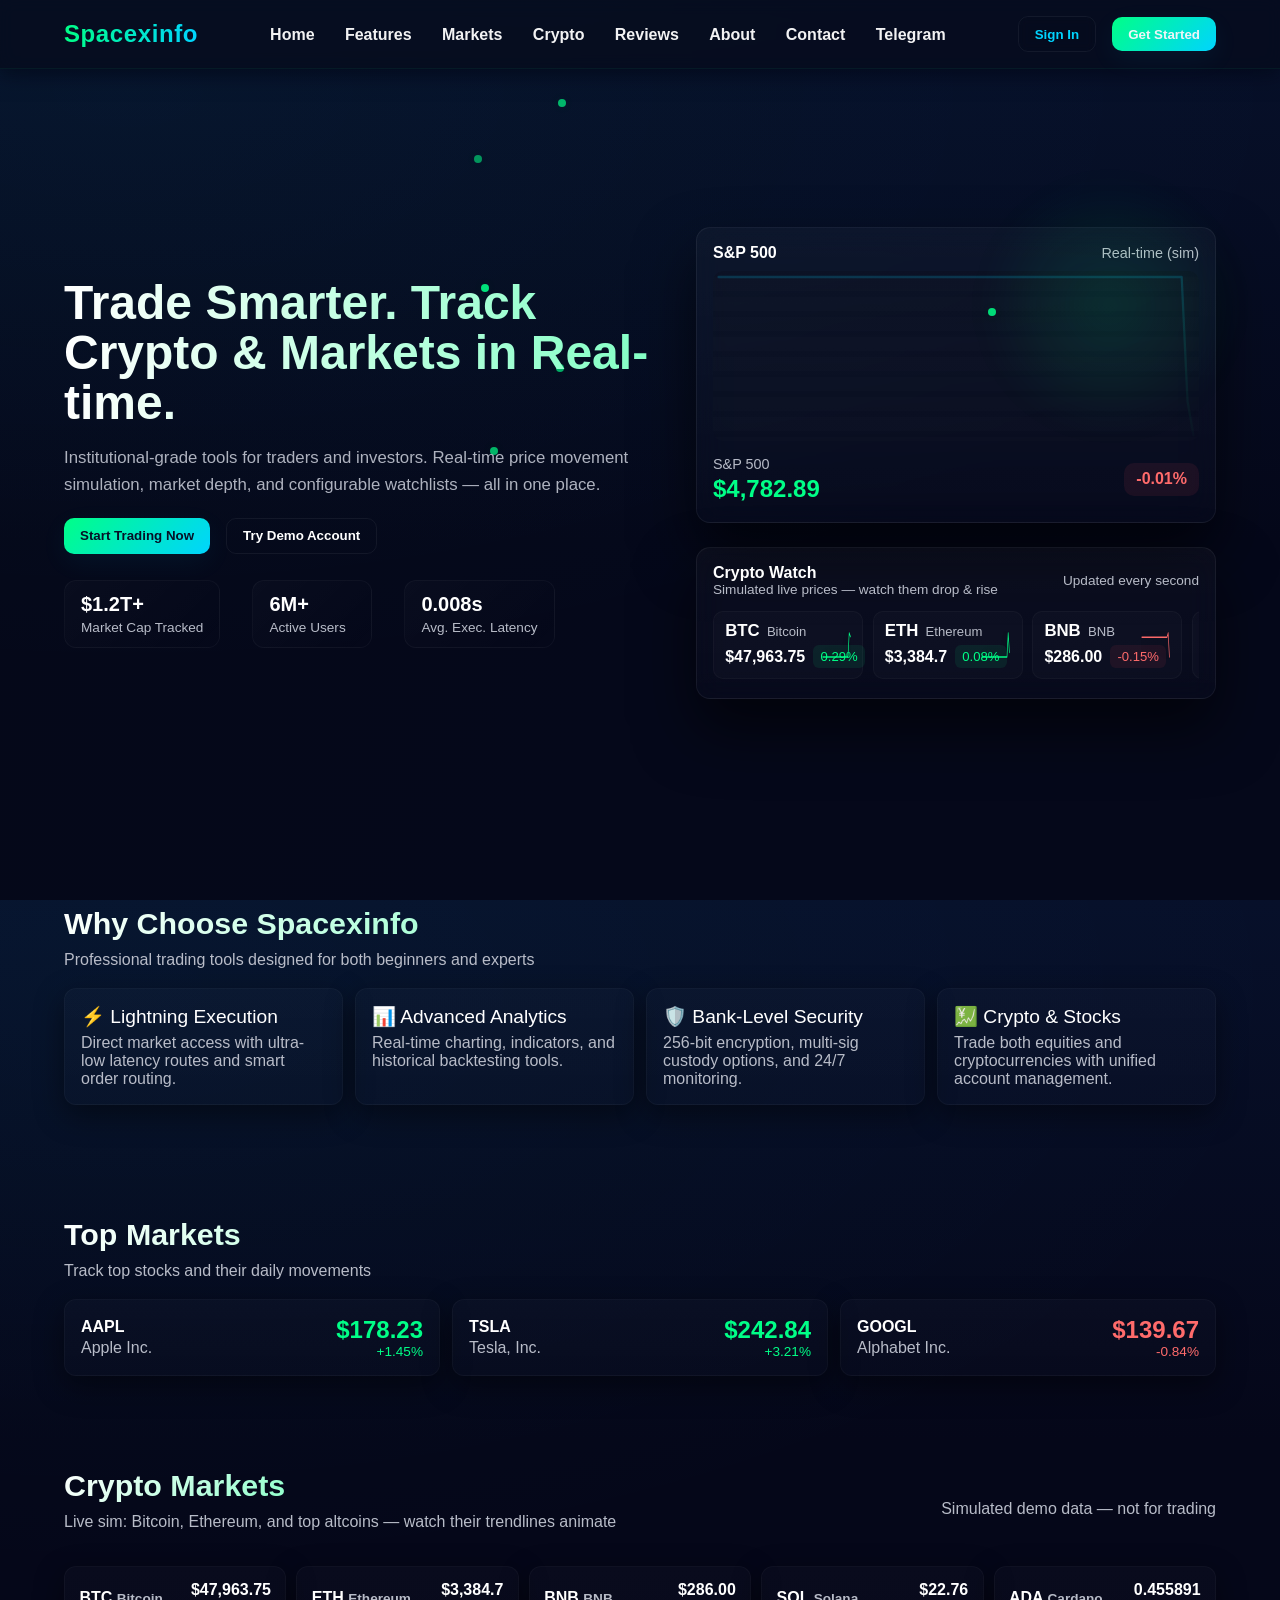
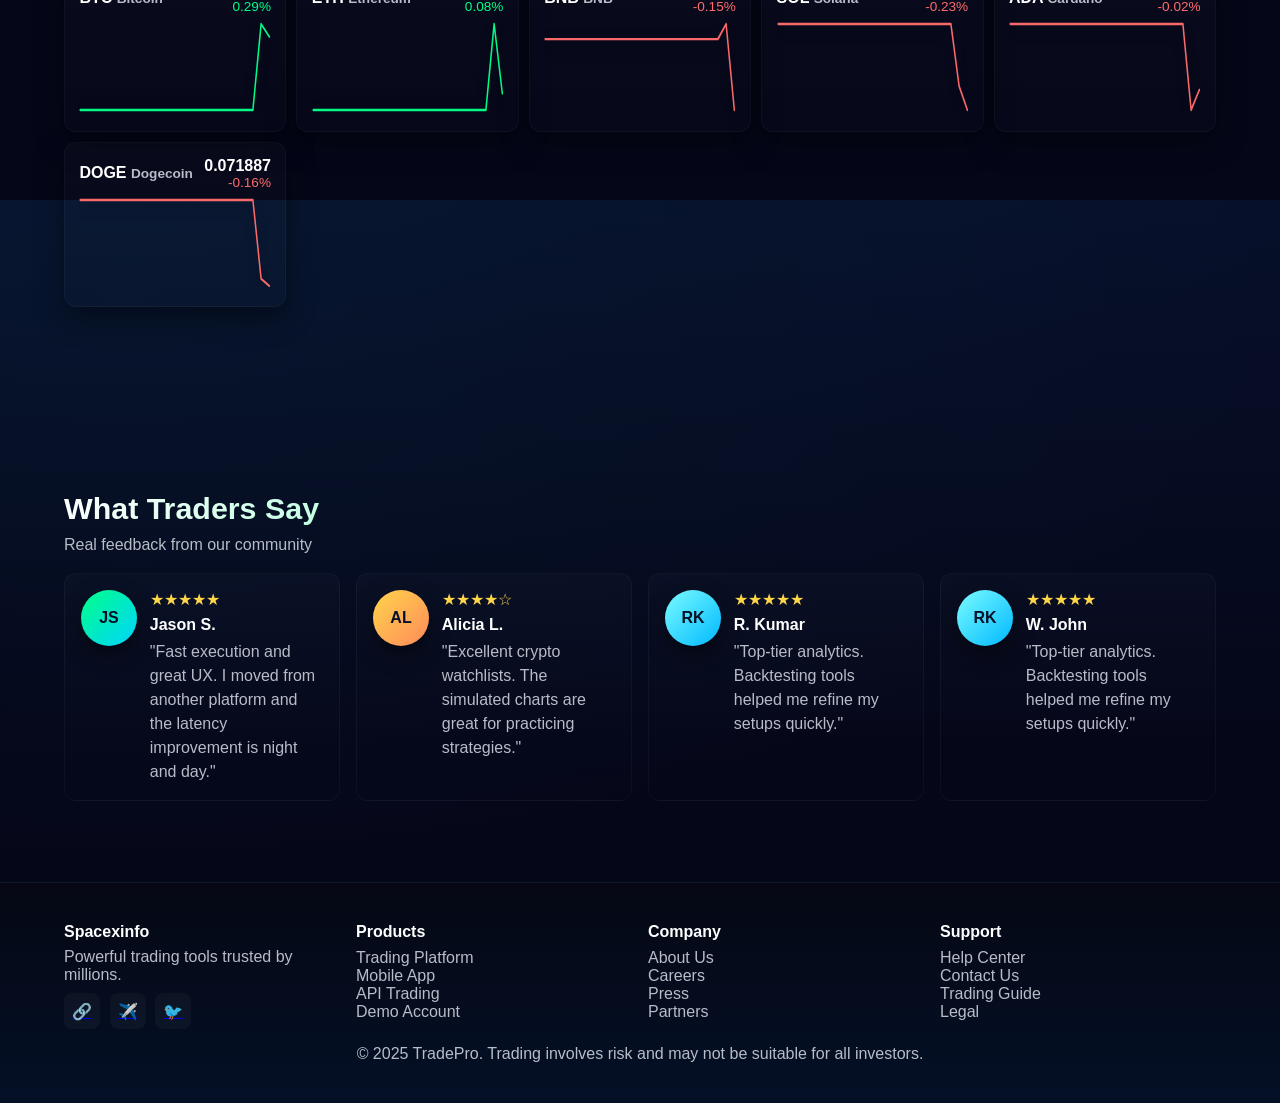
==== index.html @ e6788746 "Add files via upload" ====
<!DOCTYPE html>
<html lang="en">
<head>
    <meta charset="UTF-8" />
    <meta name="viewport" content="width=device-width, initial-scale=1.0"/>
    <title>Spacexinfo - Advanced Trading & Crypto</title>
    <style>
        :root{
            --bg:#07102a;
            --glass: rgba(255,255,255,0.04);
            --accent-start:#00ff87;
            --accent-end:#00d4ff;
            --muted:#b8bcc8;
            --glass-strong: rgba(255,255,255,0.08);
            --card-glow: rgba(0,212,255,0.06);
        }
        *{box-sizing:border-box;margin:0;padding:0}
        html,body{height:100%}
        body{
            font-family: "Segoe UI", Tahoma, Geneva, Verdana, sans-serif;
            background: radial-gradient(1200px 600px at 10% 10%, rgba(0,212,255,0.03), transparent),
                        linear-gradient(180deg,var(--bg),#050719 60%);
            color:#fff;
            overflow-x:hidden;
            -webkit-font-smoothing:antialiased;
            -moz-osx-font-smoothing:grayscale;
            transition:background 600ms ease;
        }

        /* subtle animated gradient overlay */
        .animated-bg {
            position:absolute;inset:0;pointer-events:none;
            background: linear-gradient(120deg, rgba(0,255,135,0.02), rgba(0,212,255,0.02));
            mix-blend-mode: overlay;opacity:.9;animation:slowRotate 18s linear infinite;
        }
        @keyframes slowRotate{0%{transform:rotate(0deg)}100%{transform:rotate(360deg)}}

        /* NAV */
        nav{
            position:fixed;top:0;left:0;right:0;
            background: rgba(6,12,30,0.85);
            padding:1rem 5%;
            display:flex;align-items:center;justify-content:space-between;
            z-index:1000;border-bottom:1px solid rgba(0,255,135,0.06);backdrop-filter: blur(8px);
            box-shadow: 0 6px 18px rgba(2,6,20,0.6);
        }
        .logo{font-weight:900;font-size:1.5rem;letter-spacing:.6px;
            background: linear-gradient(90deg,var(--accent-start),var(--accent-end));
            -webkit-background-clip:text;-webkit-text-fill-color:transparent;
            display:inline-block;transform-origin:center;animation:logoPulse 3s ease-in-out infinite;
        }
        @keyframes logoPulse{0%{transform:scale(1)}50%{transform:scale(1.02)}100%{transform:scale(1)}}

        .nav-center{display:flex;align-items:center;gap:1.4rem}
        .nav-links{display:flex;gap:1rem;list-style:none;align-items:center}
        .nav-links a{color:#fff;text-decoration:none;font-weight:600;opacity:.95;padding:.35rem .45rem;border-radius:8px;transition:all .18s;}
        .nav-links a:hover{opacity:1;color:var(--accent-start);transform:translateY(-3px);background:rgba(0,255,135,0.03)}
        .nav-buttons{display:flex;gap:1rem;align-items:center}
        .btn{padding:.6rem 1rem;border-radius:10px;border:none;cursor:pointer;font-weight:700;outline:none;transition:transform .18s, box-shadow .18s}
        .btn:active{transform:translateY(1px)}
        .btn-primary{background:linear-gradient(135deg,var(--accent-start),var(--accent-end));color:#061026;box-shadow:0 8px 28px rgba(0,212,255,0.06);transform-origin:center}
        .btn-secondary{background:transparent;border:1.5px solid rgba(255,255,255,0.06);color:#fff;backdrop-filter: blur(4px)}

        /* mobile hamburger */
        .hamburger{display:none;width:48px;height:44px;border-radius:10px;background:transparent;border:1px solid rgba(255,255,255,0.04);align-items:center;justify-content:center;cursor:pointer}
        .hamburger .bar{position:relative;width:20px;height:2px;background:#fff;border-radius:2px;transition:all .32s}
        .hamburger .bar::before,.hamburger .bar::after{content:"";position:absolute;left:0;right:0;height:2px;background:#fff;border-radius:2px;transition:all .32s}
        .hamburger .bar::before{top:-6px}
        .hamburger .bar::after{top:6px}
        .hamburger.open .bar{background:transparent}
        .hamburger.open .bar::before{transform:translateY(6px) rotate(45deg)}
        .hamburger.open .bar::after{transform:translateY(-6px) rotate(-45deg)}

        /* mobile nav overlay/panel */
        .mobile-nav-overlay{display:none;position:fixed;inset:0;background:linear-gradient(180deg,rgba(0,0,0,0.3),rgba(0,0,0,0.6));z-index:980;opacity:0;pointer-events:none;transition:opacity .28s}
        .mobile-nav{position:fixed;top:76px;left:50%;transform:translateX(-50%) translateY(-12px);width:94%;max-width:540px;background:linear-gradient(180deg, rgba(255,255,255,0.02), rgba(255,255,255,0.01));border-radius:14px;padding:1rem;border:1px solid rgba(255,255,255,0.04);backdrop-filter:blur(12px);box-shadow:0 30px 60px rgba(0,0,0,0.6);z-index:990;opacity:0;pointer-events:none;transition:all .28s;transform-origin:top center}
        .mobile-nav.open{opacity:1;transform:translateX(-50%) translateY(0);pointer-events:auto}
        .mobile-nav-overlay.open{display:block;opacity:1;pointer-events:auto}

        .mobile-nav .nav-links{flex-direction:column;gap:.6rem;padding:.2rem .2rem}
        .mobile-nav .nav-links a{display:block;padding:.9rem .75rem;border-radius:10px;transition:transform .28s ease, box-shadow .28s}
        .mobile-nav .nav-links a:hover{transform:translateY(-6px);box-shadow:0 12px 34px rgba(0,0,0,0.55)}

        /* Hero */
        .hero{margin-top:76px;min-height:86vh;padding:3.6rem 5%;display:flex;gap:2rem;align-items:center;position:relative;overflow:visible}
        .hero::after{
            content:'';position:absolute;right:-100px;top:-40px;width:540px;height:540px;border-radius:50%;
            background:radial-gradient(circle, rgba(0,255,135,0.14),transparent 36%);
            filter: blur(26px);opacity:.95;pointer-events:none;transform:scale(.95);
            animation: float 7s ease-in-out infinite;
        }
        @keyframes float{0%,100%{transform:translateY(0)}50%{transform:translateY(-16px)}}

        .hero-content{flex:1;max-width:760px;z-index:2;animation:fadeUp .6s ease both}
        @keyframes fadeUp{from{opacity:0;transform:translateY(14px)}to{opacity:1;transform:translateY(0)}}
        .hero-content h1{font-size:3rem;line-height:1.05;margin-bottom:1rem;
            background: linear-gradient(90deg,#fff,var(--accent-start));-webkit-background-clip:text;-webkit-text-fill-color:transparent;
            background-size:200% 100%;animation:gradientShift 6s linear infinite;
        }
        @keyframes gradientShift{0%{background-position:0%}50%{background-position:100%}100%{background-position:0%}}
        .hero-content p{color:var(--muted);font-size:1.05rem;margin-bottom:1.2rem;line-height:1.6;opacity:.95}

        .hero-actions{display:flex;gap:1rem;margin-bottom:1.6rem}
        .btn-animated {position:relative;overflow:hidden}
        .btn-animated::after{content:"";position:absolute;inset:0;background:linear-gradient(90deg,rgba(255,255,255,0.06),transparent);opacity:0;transition:opacity .28s}
        .btn-animated:hover::after{opacity:1}
        .hero-actions .btn{transform:translateY(0);transition:transform .18s, box-shadow .18s}
        .hero-actions .btn:hover{transform:translateY(-4px);box-shadow:0 18px 40px rgba(0,0,0,0.6)}

        .hero-stats{display:flex;gap:2rem;margin-top:1.6rem;flex-wrap:wrap}
        .stat{background: linear-gradient(135deg, rgba(255,255,255,0.02), transparent);padding:0.8rem 1rem;border-radius:12px;border:1px solid rgba(255,255,255,0.04);min-width:120px;transform-origin:center;animation:cardFloat .9s ease both}
        @keyframes cardFloat{0%{transform:translateY(8px);opacity:0}100%{transform:translateY(0);opacity:1}}
        .stat-number{font-weight:800;font-size:1.25rem;color:#fff}
        .stat-label{color:var(--muted);font-size:.85rem;margin-top:.2rem}

        /* Right panel: trading and crypto screen */
        .hero-side{width:520px;max-width:46%;display:flex;flex-direction:column;gap:1rem;align-items:center}
        .trading-card, .crypto-panel{width:100%;background:linear-gradient(180deg, rgba(255,255,255,0.03), rgba(255,255,255,0.01));backdrop-filter: blur(14px);border-radius:14px;padding:1rem;border:1px solid rgba(255,255,255,0.06);box-shadow:0 30px 60px rgba(0,0,0,0.6);transition:transform .28s, box-shadow .28s}
        .trading-card:hover, .crypto-panel:hover{transform:translateY(-6px);box-shadow:0 40px 80px rgba(0,0,0,0.6)}
        .trading-card{padding:1rem 1rem 1.2rem}
        .chart-placeholder{height:170px;border-radius:10px;background:linear-gradient(180deg, rgba(0,0,0,0.12), rgba(0,0,0,0.02));position:relative;overflow:hidden}
        .chart-grid-line{position:absolute;left:0;right:0;top:0;bottom:0;background-image:linear-gradient(transparent 30%, rgba(255,255,255,0.01) 31%);background-size:100% 20px;opacity:.6}
        .price-display{display:flex;justify-content:space-between;align-items:center;margin-top:.9rem}
        .price{font-weight:900;font-size:1.5rem;color:var(--accent-start)}
        .change{padding:.45rem .75rem;border-radius:10px;font-weight:800}

        /* Crypto panel */
        .crypto-header{display:flex;justify-content:space-between;align-items:center;margin-bottom:.6rem}
        .market-ticker{display:flex;gap:.6rem;overflow:hidden;padding-bottom:.2rem}
        .coin-item{display:flex;align-items:center;gap:.65rem;padding:.6rem .7rem;background:rgba(255,255,255,0.02);border-radius:10px;border:1px solid rgba(255,255,255,0.03);min-width:150px;transform-origin:top left;transition:transform .25s, box-shadow .25s, border-color .25s}
        .coin-item:hover{transform:translateY(-8px);box-shadow:0 18px 48px rgba(0,0,0,0.55);border-color:var(--card-glow)}
        .coin-symbol{font-weight:800;font-size:1.05rem}
        .coin-name{color:var(--muted);font-size:.82rem}
        .coin-price{font-weight:800}
        .coin-change.positive{color:var(--accent-start);background:rgba(0,255,135,0.08);padding:.25rem .45rem;border-radius:6px}
        .coin-change.negative{color:#ff6b6b;background:rgba(255,71,87,0.08);padding:.25rem .45rem;border-radius:6px}

        .sparkline{width:70px;height:28px}

        /* Reviews & sections */
        section{padding:3.5rem 5%}
        .section-title{font-size:1.9rem;margin-bottom:.6rem;background:linear-gradient(135deg,#fff,var(--accent-start));-webkit-background-clip:text;-webkit-text-fill-color:transparent}
        .section-subtitle{color:var(--muted);margin-bottom:1.2rem}

        .reviews-grid{display:grid;grid-template-columns:repeat(auto-fit,minmax(240px,1fr));gap:1rem}
        .review-card{padding:1rem;border-radius:12px;background:linear-gradient(180deg, rgba(255,255,255,0.02), transparent);border:1px solid rgba(255,255,255,0.04);position:relative;overflow:hidden;transform-origin:center;animation:cardPop .6s ease both;display:flex;gap:.8rem;align-items:flex-start}
        @keyframes cardPop{0%{transform:translateY(18px) scale(.98);opacity:0}100%{transform:translateY(0) scale(1);opacity:1}}
        .review-avatar{width:56px;height:56px;border-radius:50%;background:linear-gradient(135deg,var(--accent-start),var(--accent-end));display:flex;align-items:center;justify-content:center;font-weight:800;color:#051026;flex-shrink:0;box-shadow:0 8px 20px rgba(0,0,0,0.5)}
        .review-meta{flex:1}
        .stars{color: #ffd54a;margin-bottom:.45rem}
        .review-text{color:var(--muted);line-height:1.5;margin-top:.35rem}
        .review-name{font-weight:700}

        /* About & contact */
        .about-grid{display:grid;grid-template-columns:1fr 360px;gap:1.2rem;align-items:start}
        .contact-card{padding:1rem;border-radius:12px;background:linear-gradient(180deg, rgba(255,255,255,0.02), transparent);border:1px solid rgba(255,255,255,0.04)}
        .form-row{display:flex;flex-direction:column;margin-bottom:.75rem}
        input,textarea{background:transparent;border:1px solid rgba(255,255,255,0.06);padding:.6rem .75rem;border-radius:8px;color:#fff}
        textarea{min-height:110px;resize:vertical}
        .muted{color:var(--muted)}

        /* footer */
        footer{padding:2.5rem 5%;margin-top:1.6rem;background:linear-gradient(180deg,#050814,#041026);border-top:1px solid rgba(255,255,255,0.03)}
        .footer-grid{display:grid;grid-template-columns:repeat(auto-fit,minmax(200px,1fr));gap:1rem}
        .social-links{display:flex;gap:.6rem;margin-top:.6rem}

        /* small screens */
        @media (max-width:980px){
            .hero{flex-direction:column;align-items:flex-start}
            .hero-side{width:100%;max-width:100%}
            .about-grid{grid-template-columns:1fr}
            .nav-links{display:none}
            .nav-center{gap:.8rem}
            .hamburger{display:flex}
            .nav-buttons{display:none}
            /* keep overlay hidden until open */
        }

        /* micro helpers */
        .feature-card{background:linear-gradient(180deg, rgba(255,255,255,0.02), rgba(255,255,255,0.01));border-radius:12px;border:1px solid rgba(255,255,255,0.03);padding:1rem;box-shadow:0 10px 30px rgba(0,0,0,0.45);transition:transform .24s, box-shadow .24s}
        .feature-card:hover{transform:translateY(-8px);box-shadow:0 26px 60px rgba(0,0,0,0.6)}
        .market-item,.market-price{display:flex;align-items:center;gap:.5rem}
        .positive{color:var(--accent-start)}
        .negative{color:#ff6b6b}

        /* small decorative sparkles */
        .sparkle {
            position:absolute;width:8px;height:8px;border-radius:50%;
            background:rgba(0,255,135,0.9);box-shadow:0 0 16px rgba(0,255,135,0.12);opacity:.7;
            animation:twinkle 3.6s linear infinite;
            pointer-events:none;
        }
        @keyframes twinkle{0%{transform:scale(.8);opacity:.6}50%{transform:scale(1.5);opacity:1}100%{transform:scale(.8);opacity:.6}}

    </style>
</head>
<body>
    <div class="animated-bg" aria-hidden="true"></div>

    <nav>
        <div style="display:flex;align-items:center;gap:1rem">
            <div class="logo">Spacexinfo</div>
        </div>

        <div class="nav-center" aria-hidden="false">
            <ul class="nav-links" id="mainNav">
                <li><a href="#home">Home</a></li>
                <li><a href="#features">Features</a></li>
                <li><a href="#markets">Markets</a></li>
                <li><a href="#crypto-section">Crypto</a></li>
                <li><a href="#reviews">Reviews</a></li>
                <li><a href="#about">About</a></li>
                <li><a href="#contact">Contact</a></li>
                <!-- added telegram / tg link -->
                <li><a id="tg-link" href="https://t.me/TradeProDemo" target="_blank" rel="noopener">Telegram</a></li>
            </ul>
        </div>

        <div style="display:flex;align-items:center;gap:.6rem">
            <div class="nav-buttons" aria-hidden="false">
                <button class="btn btn-secondary"> <a href="tradepro-auth-pages.html" style="text-decoration: none; color: #00d4ff;">Sign In</a></button>
                <button class="btn btn-primary"> <a href="tradepro-registration (1).html" style="text-decoration: none; color: #eef5f7;">Get Started</a></button>
            </div>

            <button class="hamburger" id="hamburger" aria-label="Toggle navigation" aria-expanded="false">
                <span class="bar"></span>
            </button>
        </div>
    </nav>

    <!-- mobile panel & overlay -->
    <div class="mobile-nav-overlay" id="mobileOverlay" tabindex="-1" aria-hidden="true"></div>
    <div class="mobile-nav" id="mobileNav" role="dialog" aria-modal="true" aria-hidden="true">
        <ul class="nav-links">
            <li><a href="#home">Home</a></li>
            <li><a href="#features">Features</a></li>
            <li><a href="#markets">Markets</a></li>
            <li><a href="#crypto-section">Crypto</a></li>
            <li><a href="#reviews">Reviews</a></li>
            <li><a href="#about">About</a></li>
            <li><a href="#contact">Contact</a></li>
            <!-- ensure telegram appears in mobile nav as well -->
            <li><a id="mobile-tg-link" href="https://t.me/TradeProDemo" target="_blank" rel="noopener">Telegram</a></li>
            <li style="margin-top:.6rem"><button class="btn btn-primary" style="width:100%">Get Started</button></li>
            <li><button class="btn btn-secondary" style="width:100%;margin-top:.4rem" onclick="openSignIn()">Sign In</button></li>
        </ul>
    </div>

    <main>
        <section class="hero" id="home" aria-label="hero">
            <div class="hero-content">
                <h1>Trade Smarter. Track Crypto & Markets in Real-time.</h1>
                <p>Institutional-grade tools for traders and investors. Real-time price movement simulation, market depth, and configurable watchlists — all in one place.</p>
                <div class="hero-actions">
                    <button class="btn btn-primary btn-animated">Start Trading Now</button>
                    <button class="btn btn-secondary btn-animated">Try Demo Account</button>
                </div>

                <div class="hero-stats" aria-hidden="true">
                    <div class="stat">
                        <div class="stat-number">$1.2T+</div>
                        <div class="stat-label">Market Cap Tracked</div>
                    </div>
                    <div class="stat">
                        <div class="stat-number">6M+</div>
                        <div class="stat-label">Active Users</div>
                    </div>
                    <div class="stat">
                        <div class="stat-number">0.008s</div>
                        <div class="stat-label">Avg. Exec. Latency</div>
                    </div>
                </div>
            </div>

            <aside class="hero-side" aria-hidden="false">
                <div class="trading-card" aria-hidden="true">
                    <div style="display:flex;justify-content:space-between;align-items:center;margin-bottom:.6rem">
                        <div style="font-weight:800">S&P 500</div>
                        <div style="color:var(--muted);font-size:.9rem">Real-time (sim)</div>
                    </div>
                    <div class="chart-placeholder">
                        <div class="chart-grid-line"></div>
                        <svg id="spChart" width="100%" height="170" viewBox="0 0 520 170" preserveAspectRatio="none"></svg>
                    </div>
                    <div class="price-display" style="margin-top:.9rem;align-items:center;gap:12px">
                        <div>
                            <div style="color:var(--muted);font-size:.9rem;margin-bottom:.2rem">S&P 500</div>
                            <div class="price" id="spPrice">$4,783.45</div>
                        </div>
                        <div class="change" id="spChange" style="background:rgba(0,255,135,0.12);color:var(--accent-start)">+2.34%</div>
                    </div>
                </div>

                <div class="crypto-panel" id="crypto" aria-label="crypto-panel" style="margin-top:8px;animation:fadeUp .5s ease both">
                    <div class="crypto-header">
                        <div>
                            <div style="font-weight:800">Crypto Watch</div>
                            <div style="color:var(--muted);font-size:.85rem">Simulated live prices — watch them drop & rise</div>
                        </div>
                        <div style="font-size:.85rem;color:var(--muted)">Updated every second</div>
                    </div>

                    <div class="market-ticker" id="coinList" style="padding-top:.25rem">
                        <!-- coin items populated by JS -->
                    </div>
                </div>
            </aside>
        </section>

        <!-- Features -->
        <section class="features" id="features">
            <h2 class="section-title">Why Choose Spacexinfo</h2>
            <p class="section-subtitle">Professional trading tools designed for both beginners and experts</p>
            <div style="display:grid;grid-template-columns:repeat(auto-fit,minmax(220px,1fr));gap:12px">
                <div class="feature-card">
                    <div style="font-size:1.2rem;margin-bottom:.4rem">⚡ Lightning Execution</div>
                    <div class="muted">Direct market access with ultra-low latency routes and smart order routing.</div>
                </div>
                <div class="feature-card">
                    <div style="font-size:1.2rem;margin-bottom:.4rem">📊 Advanced Analytics</div>
                    <div class="muted">Real-time charting, indicators, and historical backtesting tools.</div>
                </div>
                <div class="feature-card">
                    <div style="font-size:1.2rem;margin-bottom:.4rem">🛡️ Bank-Level Security</div>
                    <div class="muted">256-bit encryption, multi-sig custody options, and 24/7 monitoring.</div>
                </div>
                <div class="feature-card">
                    <div style="font-size:1.2rem;margin-bottom:.4rem">💹 Crypto & Stocks</div>
                    <div class="muted">Trade both equities and cryptocurrencies with unified account management.</div>
                </div>
            </div>
        </section>

        <!-- Markets (stocks) -->
        <section class="markets" id="markets">
            <h2 class="section-title">Top Markets</h2>
            <p class="section-subtitle">Track top stocks and their daily movements</p>
            <div style="display:grid;grid-template-columns:repeat(auto-fit,minmax(200px,1fr));gap:12px">
                <div class="feature-card">
                    <div style="display:flex;justify-content:space-between;align-items:center">
                        <div>
                            <h4 style="margin-bottom:.2rem">AAPL</h4>
                            <div class="muted">Apple Inc.</div>
                        </div>
                        <div style="text-align:right">
                            <div class="price positive" id="aaplPrice">$178.23</div>
                            <div class="positive" style="font-size:.85rem">+1.45%</div>
                        </div>
                    </div>
                </div>
                <div class="feature-card">
                    <div style="display:flex;justify-content:space-between;align-items:center">
                        <div>
                            <h4 style="margin-bottom:.2rem">TSLA</h4>
                            <div class="muted">Tesla, Inc.</div>
                        </div>
                        <div style="text-align:right">
                            <div class="price positive">$242.84</div>
                            <div class="positive" style="font-size:.85rem">+3.21%</div>
                        </div>
                    </div>
                </div>
                <div class="feature-card">
                    <div style="display:flex;justify-content:space-between;align-items:center">
                        <div>
                            <h4 style="margin-bottom:.2rem">GOOGL</h4>
                            <div class="muted">Alphabet Inc.</div>
                        </div>
                        <div style="text-align:right">
                            <div class="price negative">$139.67</div>
                            <div class="negative" style="font-size:.85rem">-0.84%</div>
                        </div>
                    </div>
                </div>
            </div>
        </section>
<br><br>
        <!-- Crypto detailed section -->
        <section id="crypto-section" aria-label="Crypto Markets" style="padding-top:0">
            <div style="display:flex;align-items:center;justify-content:space-between">
                <div>
                    <h2 class="section-title">Crypto Markets</h2>
                    <p class="section-subtitle">Live sim: Bitcoin, Ethereum, and top altcoins — watch their trendlines animate</p>
                </div>
                <div style="color:var(--muted)">Simulated demo data — not for trading</div>
            </div>

            <div style="margin-top:1rem;display:grid;grid-template-columns:repeat(auto-fit,minmax(220px,1fr));gap:10px" id="cryptoGrid">
                <!-- detailed coin cards populated by JS -->
            </div>
        </section>
<br><br><br><br>
        <!-- Reviews -->
        <section id="reviews">
            <h2 class="section-title">What Traders Say</h2>
            <p class="section-subtitle">Real feedback from our community</p>
            <div class="reviews-grid" aria-live="polite">
                <div class="review-card">
                    <div class="review-avatar">JS</div>
                    <div class="review-meta">
                        <div class="stars">★★★★★</div>
                        <div class="review-name">Jason S.</div>
                        <div class="review-text muted">"Fast execution and great UX. I moved from another platform and the latency improvement is night and day."</div>
                    </div>
                </div>

                <div class="review-card">
                    <div class="review-avatar" style="background:linear-gradient(135deg,#ffd54a,#ff8a5b);color:#061026">AL</div>
                    <div class="review-meta">
                        <div class="stars">★★★★☆</div>
                        <div class="review-name">Alicia L.</div>
                        <div class="review-text muted">"Excellent crypto watchlists. The simulated charts are great for practicing strategies."</div>
                    </div>
                </div>

                <div class="review-card">
                    <div class="review-avatar" style="background:linear-gradient(135deg,#7afcff,#00b8ff);color:#061026">RK</div>
                    <div class="review-meta">
                        <div class="stars">★★★★★</div>
                        <div class="review-name">R. Kumar</div>
                        <div class="review-text muted">"Top-tier analytics. Backtesting tools helped me refine my setups quickly."</div>
                    </div>
                </div>

                 <div class="review-card">
                    <div class="review-avatar" style="background:linear-gradient(135deg,#7afcff,#00b8ff);color:#061026">RK</div>
                    <div class="review-meta">
                        <div class="stars">★★★★★</div>
                        <div class="review-name">W. John</div>
                        <div class="review-text muted">"Top-tier analytics. Backtesting tools helped me refine my setups quickly."</div>
                    </div>
                </div>
            </div>
        </section>

                  
                

        <footer>
            <div class="footer-grid">
                <div>
                    <div style="font-weight:800">Spacexinfo</div>
                    <div class="muted" style="margin-top:.4rem">Powerful trading tools trusted by millions.</div>
                    <div class="social-links" style="margin-top:.6rem;display:flex;gap:.6rem">
                        <a class="social" href="#" aria-label="Website" style="width:36px;height:36px;border-radius:8px;background:rgba(255,255,255,0.03);display:flex;align-items:center;justify-content:center">🔗</a>
                        <a class="social" href="https://t.me/TradeProDemo" target="_blank" rel="noopener" aria-label="Telegram" style="width:36px;height:36px;border-radius:8px;background:rgba(255,255,255,0.03);display:flex;align-items:center;justify-content:center">✈️</a>
                        <a class="social" href="#" aria-label="Twitter" style="width:36px;height:36px;border-radius:8px;background:rgba(255,255,255,0.03);display:flex;align-items:center;justify-content:center">🐦</a>
                    </div>
                </div>
                <div>
                    <div style="font-weight:700;margin-bottom:.5rem">Products</div>
                    <div class="muted">Trading Platform<br/>Mobile App<br/>API Trading<br/>Demo Account</div>
                </div>
                <div>
                    <div style="font-weight:700;margin-bottom:.5rem">Company</div>
                    <div class="muted">About Us<br/>Careers<br/>Press<br/>Partners</div>
                </div>
                <div>
                    <div style="font-weight:700;margin-bottom:.5rem">Support</div>
                    <div class="muted">Help Center<br/>Contact Us<br/>Trading Guide<br/>Legal</div>
                </div>
            </div>

            <div style="text-align:center;margin-top:1rem;color:var(--muted)">© 2025 TradePro. Trading involves risk and may not be suitable for all investors.</div>
        </footer>
    </main>

    <!-- decorative sparkles placed via JS for variety -->
    <script>
        // Create some decorative sparkles in the hero area
        (function placeSparkles(){
            const container = document.body;
            for(let i=0;i<6;i++){
                const s = document.createElement('div');
                s.className = 'sparkle';
                s.style.left = (6 + Math.random()*85) + '%';
                s.style.top = (6 + Math.random()*60) + '%';
                s.style.animationDuration = (3 + Math.random()*3) + 's';
                s.style.opacity = 0.6 + Math.random()*0.4;
                container.appendChild(s);
            }
        })();
    </script>

    <script>
        // -------------------------
        // Simulated streaming for crypto & simple chart for S&P
        // -------------------------
        const coins = [
            {symbol:'BTC', name:'Bitcoin', price: 47823.45},
            {symbol:'ETH', name:'Ethereum', price: 3382.12},
            {symbol:'BNB', name:'BNB', price: 286.44},
            {symbol:'SOL', name:'Solana', price: 22.81},
            {symbol:'ADA', name:'Cardano', price: 0.456},
            {symbol:'DOGE', name:'Dogecoin', price: 0.072}
        ];

        // Create coin DOM elements
        const coinList = document.getElementById('coinList');
        const cryptoGrid = document.getElementById('cryptoGrid');

        coins.forEach((c, idx) => {
            // List item (ticker)
            const item = document.createElement('div');
            item.className = 'coin-item';
            item.id = 'coin-' + c.symbol;
            item.innerHTML = `
                <div style="display:flex;flex-direction:column;min-width:86px">
                    <div style="display:flex;align-items:center;gap:.45rem">
                        <div class="coin-symbol">${c.symbol}</div>
                        <div class="coin-name">${c.name}</div>
                    </div>
                    <div style="display:flex;gap:.5rem;align-items:center;margin-top:.25rem">
                        <div class="coin-price" id="price-${c.symbol}">${formatPrice(c.price)}</div>
                        <div class="coin-change" id="change-${c.symbol}" style="font-size:.82rem">0.00%</div>
                    </div>
                </div>
                <svg class="sparkline" id="spark-${c.symbol}" viewBox="0 0 70 28" preserveAspectRatio="none"></svg>
            `;
            coinList.appendChild(item);

            // Detailed card for crypto section
            const card = document.createElement('div');
            card.className = 'feature-card';
            card.style.padding = '0.9rem';
            card.innerHTML = `
                <div style="display:flex;justify-content:space-between;align-items:center;margin-bottom:.5rem">
                    <div style="font-weight:800">${c.symbol} <span style="font-weight:600;color:var(--muted);font-size:.85rem"> ${c.name}</span></div>
                    <div style="text-align:right">
                        <div style="font-weight:800" id="card-price-${c.symbol}">${formatPrice(c.price)}</div>
                        <div style="font-size:.85rem;color:var(--muted)" id="card-change-${c.symbol}">0.00%</div>
                    </div>
                </div>
                <svg id="detail-spark-${c.symbol}" viewBox="0 0 300 90" width="100%" height="90" preserveAspectRatio="none"></svg>
            `;
            cryptoGrid.appendChild(card);

            // initialize sparkline data storage
            c.history = new Array(22).fill(c.price);
        });

        function formatPrice(n){
            if(n >= 1000) return '$' + Number(n).toLocaleString(undefined, {maximumFractionDigits:2});
            if(n >= 1) return '$' + Number(n).toFixed(2);
            return Number(n).toFixed(6);
        }

        // Random walk generator tailored to volatility
        function tick(){
            coins.forEach(c => {
                const vol = Math.max(0.0005, Math.abs(Math.log10(c.price || 1)) * 0.002 + 0.001);
                const rnd = (Math.random() - 0.48) * vol * (Math.random() > 0.98 ? 6 : 1);
                const newPrice = Math.max(0.000001, c.price * (1 + rnd));
                const changePct = ((newPrice - c.price) / c.price) * 100;
                c.price = newPrice;
                // update history
                c.history.push(newPrice);
                if(c.history.length > 40) c.history.shift();

                // update DOM nodes
                const priceEl = document.getElementById('price-' + c.symbol);
                const changeEl = document.getElementById('change-' + c.symbol);
                const cardPriceEl = document.getElementById('card-price-' + c.symbol);
                const cardChangeEl = document.getElementById('card-change-' + c.symbol);
                if(priceEl) priceEl.textContent = formatPrice(c.price);
                if(cardPriceEl) cardPriceEl.textContent = formatPrice(c.price);

                const pct = ((c.price - c.history[0]) / c.history[0]) * 100;
                const displayPct = (pct).toFixed(2) + '%';
                if(changeEl){
                    changeEl.textContent = displayPct;
                    changeEl.className = 'coin-change ' + (pct >= 0 ? 'positive' : 'negative');
                }
                if(cardChangeEl){
                    cardChangeEl.textContent = displayPct;
                    cardChangeEl.style.color = pct >= 0 ? 'var(--accent-start)' : '#ff6b6b';
                }

                // update sparkline(s)
                drawSparkline('spark-' + c.symbol, c.history, {width:70,height:28,small:true});
                drawSparkline('detail-spark-' + c.symbol, c.history, {width:300,height:90,small:false});
            });

            // Also update S&P quick chart
            updateSPChart();
        }

        // draw sparkline into SVG id
        function drawSparkline(svgId, data, opts = {width:70,height:28,small:false}){
            const svg = document.getElementById(svgId);
            if(!svg) return;
            const w = opts.width, h = opts.height;
            const min = Math.min(...data);
            const max = Math.max(...data);
            const len = data.length;
            const pad = 2;
            // normalize
            const points = data.map((v,i) => {
                const x = (i/(len-1))*(w - pad*2) + pad;
                const y = (max === min) ? h/2 : (h - pad) - ((v - min)/(max - min))*(h - pad*2);
                return [x,y];
            });
            // path
            const pathD = points.map((p,i) => (i===0?`M ${p[0].toFixed(2)} ${p[1].toFixed(2)}`:`L ${p[0].toFixed(2)} ${p[1].toFixed(2)}`)).join(' ');
            // gradient color based on last change
            const last = data[data.length-1];
            const first = data[0];
            const up = last >= first;
            // build svg contents
            svg.setAttribute('viewBox', `0 0 ${w} ${h}`);
            const strokeWidth = opts.small ? 1.6 : 2.4;
            svg.innerHTML = `
                <defs>
                    <linearGradient id="gUp-${svgId}" x1="0" x2="1">
                        <stop offset="0" stop-color="${up ? 'rgba(0,255,135,0.95)' : 'rgba(255,71,87,0.95)'}"></stop>
                        <stop offset="1" stop-color="rgba(0,212,255,0.6)"></stop>
                    </linearGradient>
                </defs>
                <path d="${pathD}" fill="none" stroke="${up ? '#00ff87' : '#ff6b6b'}" stroke-width="${strokeWidth}" stroke-linecap="round" stroke-linejoin="round" opacity="0.98" style="filter:drop-shadow(0 4px 8px rgba(0,0,0,0.45)); transition: all 700ms linear"/>
            `;
        }

        // S&P simulated small chart
        const sp = {price: 4783.45, history: new Array(80).fill(4783.45) };
        function updateSPChart(){
            const vol = 0.0006;
            const rnd = (Math.random() - 0.5) * vol * (Math.random() > 0.985 ? 4 : 1);
            sp.price = Math.max(1, sp.price * (1 + rnd));
            sp.history.push(sp.price);
            if(sp.history.length > 120) sp.history.shift();

            // draw into spChart
            const svg = document.getElementById('spChart');
            const w = 520, h = 170;
            const data = sp.history.slice(-120);
            const len = data.length;
            const min = Math.min(...data), max = Math.max(...data);
            const pad = 6;
            const points = data.map((v,i) => {
                const x = (i/(len-1))*(w - pad*2) + pad;
                const y = (max === min) ? h/2 : (h - pad) - ((v - min)/(max - min))*(h - pad*2);
                return [x,y];
            });
            const pathD = points.map((p,i) => (i===0?`M ${p[0]} ${p[1]}`:`L ${p[0]} ${p[1]}`)).join(' ');
            svg.innerHTML = `
                <defs>
                    <linearGradient id="spg" x1="0" x2="0" y1="0" y2="1">
                        <stop offset="0" stop-color="rgba(0,212,255,0.18)"></stop>
                        <stop offset="1" stop-color="rgba(0,255,135,0.02)"></stop>
                    </linearGradient>
                </defs>
                <path d="${pathD}" fill="none" stroke="url(#spg)" stroke-width="2.4" stroke-linecap="round" stroke-linejoin="round" opacity="1" />
            `;
            // update price and change
            document.getElementById('spPrice').textContent = '$' + sp.price.toLocaleString(undefined, {maximumFractionDigits:2});
            const pct = ((sp.price - sp.history[0]) / sp.history[0] * 100);
            const spChange = document.getElementById('spChange');
            spChange.textContent = (pct >=0 ? '+' : '') + pct.toFixed(2) + '%';
            spChange.style.background = pct >=0 ? 'rgba(0,255,135,0.12)' : 'rgba(255,71,87,0.08)';
            spChange.style.color = pct >=0 ? 'var(--accent-start)' : '#ff6b6b';
        }

        // Start tick loop
        setInterval(tick, 1000);
        // initial draw
        tick();

        // -------------------------
        // Form handlers & small UI
        // -------------------------
        function submitContact(e){
            e.preventDefault();
            const name = document.getElementById('name').value || 'User';
            const email = document.getElementById('email').value || '';
            // fake submit
            alert('Thanks, ' + name + '. We received your message and will reply to ' + email + '.');
            e.target.reset();
        }
        function startDemo(){
            alert('Demo requested. A member of our team will reach out.');
        }
        function openSignIn(){
            alert('Sign in temporarily disabled in this demo.');
        }

        // small accessibility: smooth scroll
        document.querySelectorAll('a[href^="#"]').forEach(a=>{
            a.addEventListener('click', (ev)=>{
                const t = ev.currentTarget.getAttribute('href');
                if(t && t.startsWith('#')){
                    ev.preventDefault();
                    closeMobileNav(); // close mobile nav if open
                    const el = document.querySelector(t);
                    if(el) el.scrollIntoView({behavior:'smooth', block:'start'});
                }
            });
        });

        // -------------------------
        // Mobile nav behavior (hamburger)
        // -------------------------
        const hamburger = document.getElementById('hamburger');
        const mobileNav = document.getElementById('mobileNav');
        const mobileOverlay = document.getElementById('mobileOverlay');

        function openMobileNav(){
            hamburger.classList.add('open');
            hamburger.setAttribute('aria-expanded','true');
            mobileNav.classList.add('open');
            mobileNav.setAttribute('aria-hidden','false');
            mobileOverlay.classList.add('open');
            mobileOverlay.setAttribute('aria-hidden','false');
            // trap focus: focus first link
            setTimeout(()=> {
                const firstLink = mobileNav.querySelector('a, button');
                if(firstLink) firstLink.focus();
            }, 80);
        }
        function closeMobileNav(){
            hamburger.classList.remove('open');
            hamburger.setAttribute('aria-expanded','false');
            mobileNav.classList.remove('open');
            mobileNav.setAttribute('aria-hidden','true');
            mobileOverlay.classList.remove('open');
            mobileOverlay.setAttribute('aria-hidden','true');
        }

        hamburger.addEventListener('click', ()=>{
            if(mobileNav.classList.contains('open')) closeMobileNav(); else openMobileNav();
        });
        mobileOverlay.addEventListener('click', closeMobileNav);
        // close on escape
        document.addEventListener('keydown', e=>{
            if(e.key === 'Escape') closeMobileNav();
        });

        // close mobile nav when resize to large screens
        window.addEventListener('resize', ()=>{
            if(window.innerWidth > 980) closeMobileNav();
        });

        // Ensure tg link is visible in both navs (if user hid links or modified)
        (function ensureTgLinks(){
            const main = document.getElementById('tg-link');
            const mobile = document.getElementById('mobile-tg-link');
            if(!main){
                const li = document.createElement('li');
                li.innerHTML = `<a id="tg-link" href="https://t.me/TradeProDemo" target="_blank" rel="noopener">Telegram</a>`;
                document.getElementById('mainNav').appendChild(li);
            }
            if(!mobile){
                const mn = document.getElementById('mobileNav').querySelector('.nav-links');
                if(mn){
                    const li = document.createElement('li');
                    li.innerHTML = `<a id="mobile-tg-link" href="https://t.me/TradeProDemo" target="_blank" rel="noopener">Telegram</a>`;
                    mn.insertBefore(li, mn.children[mn.children.length-3] || null);
                }
            }
        })();
    </script>
</body>
</html>
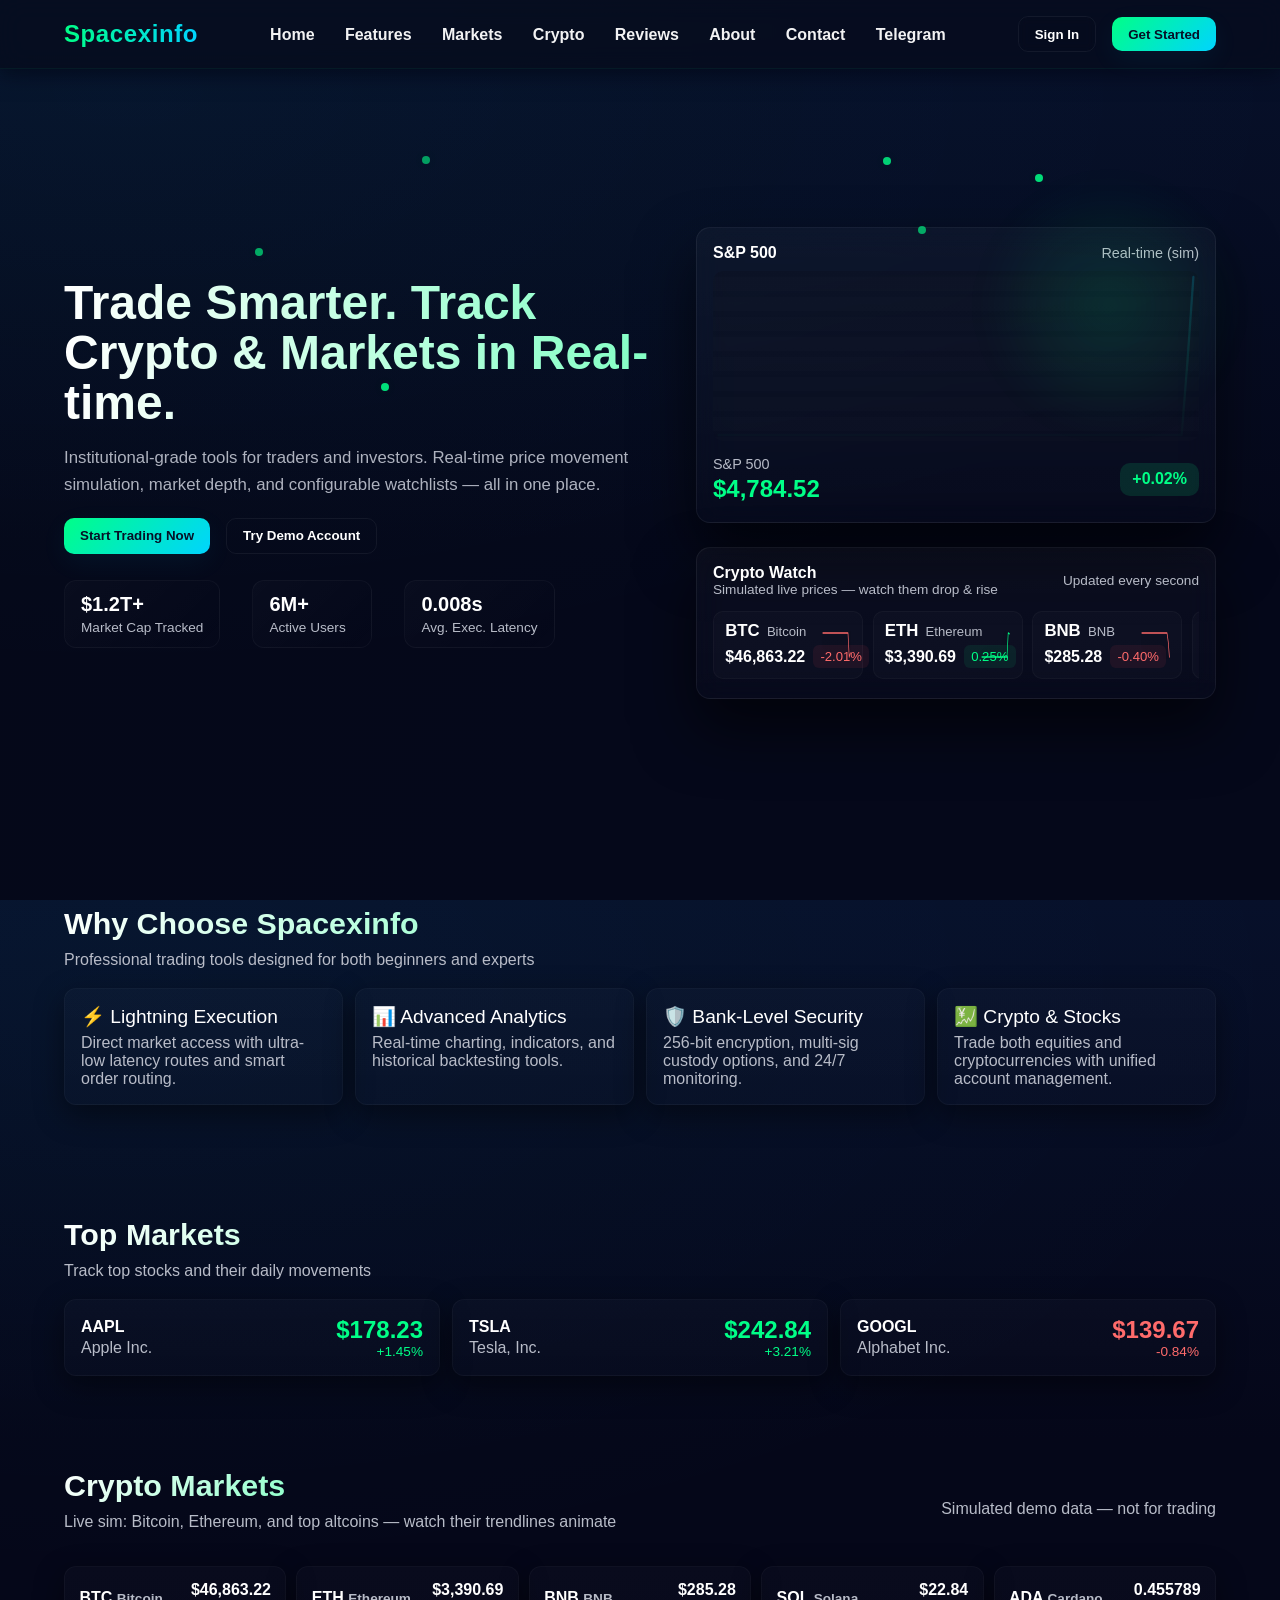
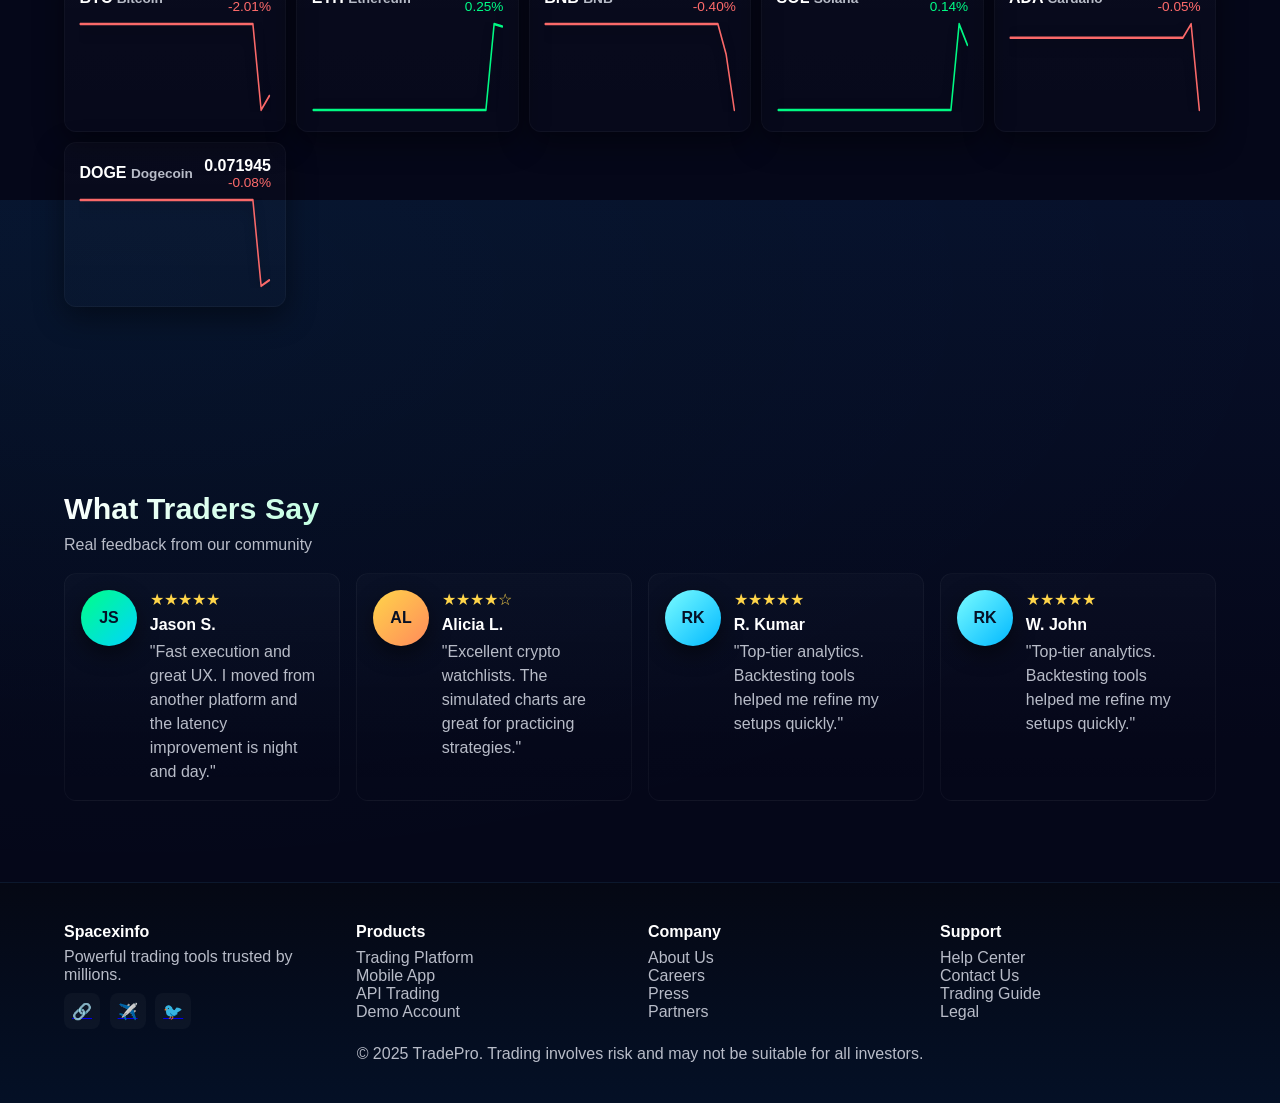
==== commit 12542305: "Add files via upload" ====
--- a/index.html
+++ b/index.html
@@ -4,234 +4,19 @@
     <meta charset="UTF-8" />
     <meta name="viewport" content="width=device-width, initial-scale=1.0"/>
     <title>Spacexinfo - Advanced Trading & Crypto</title>
-    <style>
-        :root{
-            --bg:#07102a;
-            --glass: rgba(255,255,255,0.04);
-            --accent-start:#00ff87;
-            --accent-end:#00d4ff;
-            --muted:#b8bcc8;
-            --glass-strong: rgba(255,255,255,0.08);
-            --card-glow: rgba(0,212,255,0.06);
-        }
-        *{box-sizing:border-box;margin:0;padding:0}
-        html,body{height:100%}
-        body{
-            font-family: "Segoe UI", Tahoma, Geneva, Verdana, sans-serif;
-            background: radial-gradient(1200px 600px at 10% 10%, rgba(0,212,255,0.03), transparent),
-                        linear-gradient(180deg,var(--bg),#050719 60%);
-            color:#fff;
-            overflow-x:hidden;
-            -webkit-font-smoothing:antialiased;
-            -moz-osx-font-smoothing:grayscale;
-            transition:background 600ms ease;
-        }
-
-        /* subtle animated gradient overlay */
-        .animated-bg {
-            position:absolute;inset:0;pointer-events:none;
-            background: linear-gradient(120deg, rgba(0,255,135,0.02), rgba(0,212,255,0.02));
-            mix-blend-mode: overlay;opacity:.9;animation:slowRotate 18s linear infinite;
-        }
-        @keyframes slowRotate{0%{transform:rotate(0deg)}100%{transform:rotate(360deg)}}
-
-        /* NAV */
-        nav{
-            position:fixed;top:0;left:0;right:0;
-            background: rgba(6,12,30,0.85);
-            padding:1rem 5%;
-            display:flex;align-items:center;justify-content:space-between;
-            z-index:1000;border-bottom:1px solid rgba(0,255,135,0.06);backdrop-filter: blur(8px);
-            box-shadow: 0 6px 18px rgba(2,6,20,0.6);
-        }
-        .logo{font-weight:900;font-size:1.5rem;letter-spacing:.6px;
-            background: linear-gradient(90deg,var(--accent-start),var(--accent-end));
-            -webkit-background-clip:text;-webkit-text-fill-color:transparent;
-            display:inline-block;transform-origin:center;animation:logoPulse 3s ease-in-out infinite;
-        }
-        @keyframes logoPulse{0%{transform:scale(1)}50%{transform:scale(1.02)}100%{transform:scale(1)}}
-
-        .nav-center{display:flex;align-items:center;gap:1.4rem}
-        .nav-links{display:flex;gap:1rem;list-style:none;align-items:center}
-        .nav-links a{color:#fff;text-decoration:none;font-weight:600;opacity:.95;padding:.35rem .45rem;border-radius:8px;transition:all .18s;}
-        .nav-links a:hover{opacity:1;color:var(--accent-start);transform:translateY(-3px);background:rgba(0,255,135,0.03)}
-        .nav-buttons{display:flex;gap:1rem;align-items:center}
-        .btn{padding:.6rem 1rem;border-radius:10px;border:none;cursor:pointer;font-weight:700;outline:none;transition:transform .18s, box-shadow .18s}
-        .btn:active{transform:translateY(1px)}
-        .btn-primary{background:linear-gradient(135deg,var(--accent-start),var(--accent-end));color:#061026;box-shadow:0 8px 28px rgba(0,212,255,0.06);transform-origin:center}
-        .btn-secondary{background:transparent;border:1.5px solid rgba(255,255,255,0.06);color:#fff;backdrop-filter: blur(4px)}
-
-        /* mobile hamburger */
-        .hamburger{display:none;width:48px;height:44px;border-radius:10px;background:transparent;border:1px solid rgba(255,255,255,0.04);align-items:center;justify-content:center;cursor:pointer}
-        .hamburger .bar{position:relative;width:20px;height:2px;background:#fff;border-radius:2px;transition:all .32s}
-        .hamburger .bar::before,.hamburger .bar::after{content:"";position:absolute;left:0;right:0;height:2px;background:#fff;border-radius:2px;transition:all .32s}
-        .hamburger .bar::before{top:-6px}
-        .hamburger .bar::after{top:6px}
-        .hamburger.open .bar{background:transparent}
-        .hamburger.open .bar::before{transform:translateY(6px) rotate(45deg)}
-        .hamburger.open .bar::after{transform:translateY(-6px) rotate(-45deg)}
-
-        /* mobile nav overlay/panel */
-        .mobile-nav-overlay{display:none;position:fixed;inset:0;background:linear-gradient(180deg,rgba(0,0,0,0.3),rgba(0,0,0,0.6));z-index:980;opacity:0;pointer-events:none;transition:opacity .28s}
-        .mobile-nav{position:fixed;top:76px;left:50%;transform:translateX(-50%) translateY(-12px);width:94%;max-width:540px;background:linear-gradient(180deg, rgba(255,255,255,0.02), rgba(255,255,255,0.01));border-radius:14px;padding:1rem;border:1px solid rgba(255,255,255,0.04);backdrop-filter:blur(12px);box-shadow:0 30px 60px rgba(0,0,0,0.6);z-index:990;opacity:0;pointer-events:none;transition:all .28s;transform-origin:top center}
-        .mobile-nav.open{opacity:1;transform:translateX(-50%) translateY(0);pointer-events:auto}
-        .mobile-nav-overlay.open{display:block;opacity:1;pointer-events:auto}
-
-        .mobile-nav .nav-links{flex-direction:column;gap:.6rem;padding:.2rem .2rem}
-        .mobile-nav .nav-links a{display:block;padding:.9rem .75rem;border-radius:10px;transition:transform .28s ease, box-shadow .28s}
-        .mobile-nav .nav-links a:hover{transform:translateY(-6px);box-shadow:0 12px 34px rgba(0,0,0,0.55)}
-
-        /* Hero */
-        .hero{margin-top:76px;min-height:86vh;padding:3.6rem 5%;display:flex;gap:2rem;align-items:center;position:relative;overflow:visible}
-        .hero::after{
-            content:'';position:absolute;right:-100px;top:-40px;width:540px;height:540px;border-radius:50%;
-            background:radial-gradient(circle, rgba(0,255,135,0.14),transparent 36%);
-            filter: blur(26px);opacity:.95;pointer-events:none;transform:scale(.95);
-            animation: float 7s ease-in-out infinite;
-        }
-        @keyframes float{0%,100%{transform:translateY(0)}50%{transform:translateY(-16px)}}
-
-        .hero-content{flex:1;max-width:760px;z-index:2;animation:fadeUp .6s ease both}
-        @keyframes fadeUp{from{opacity:0;transform:translateY(14px)}to{opacity:1;transform:translateY(0)}}
-        .hero-content h1{font-size:3rem;line-height:1.05;margin-bottom:1rem;
-            background: linear-gradient(90deg,#fff,var(--accent-start));-webkit-background-clip:text;-webkit-text-fill-color:transparent;
-            background-size:200% 100%;animation:gradientShift 6s linear infinite;
-        }
-        @keyframes gradientShift{0%{background-position:0%}50%{background-position:100%}100%{background-position:0%}}
-        .hero-content p{color:var(--muted);font-size:1.05rem;margin-bottom:1.2rem;line-height:1.6;opacity:.95}
-
-        .hero-actions{display:flex;gap:1rem;margin-bottom:1.6rem}
-        .btn-animated {position:relative;overflow:hidden}
-        .btn-animated::after{content:"";position:absolute;inset:0;background:linear-gradient(90deg,rgba(255,255,255,0.06),transparent);opacity:0;transition:opacity .28s}
-        .btn-animated:hover::after{opacity:1}
-        .hero-actions .btn{transform:translateY(0);transition:transform .18s, box-shadow .18s}
-        .hero-actions .btn:hover{transform:translateY(-4px);box-shadow:0 18px 40px rgba(0,0,0,0.6)}
-
-        .hero-stats{display:flex;gap:2rem;margin-top:1.6rem;flex-wrap:wrap}
-        .stat{background: linear-gradient(135deg, rgba(255,255,255,0.02), transparent);padding:0.8rem 1rem;border-radius:12px;border:1px solid rgba(255,255,255,0.04);min-width:120px;transform-origin:center;animation:cardFloat .9s ease both}
-        @keyframes cardFloat{0%{transform:translateY(8px);opacity:0}100%{transform:translateY(0);opacity:1}}
-        .stat-number{font-weight:800;font-size:1.25rem;color:#fff}
-        .stat-label{color:var(--muted);font-size:.85rem;margin-top:.2rem}
-
-        /* Right panel: trading and crypto screen */
-        .hero-side{width:520px;max-width:46%;display:flex;flex-direction:column;gap:1rem;align-items:center}
-        .trading-card, .crypto-panel{width:100%;background:linear-gradient(180deg, rgba(255,255,255,0.03), rgba(255,255,255,0.01));backdrop-filter: blur(14px);border-radius:14px;padding:1rem;border:1px solid rgba(255,255,255,0.06);box-shadow:0 30px 60px rgba(0,0,0,0.6);transition:transform .28s, box-shadow .28s}
-        .trading-card:hover, .crypto-panel:hover{transform:translateY(-6px);box-shadow:0 40px 80px rgba(0,0,0,0.6)}
-        .trading-card{padding:1rem 1rem 1.2rem}
-        .chart-placeholder{height:170px;border-radius:10px;background:linear-gradient(180deg, rgba(0,0,0,0.12), rgba(0,0,0,0.02));position:relative;overflow:hidden}
-        .chart-grid-line{position:absolute;left:0;right:0;top:0;bottom:0;background-image:linear-gradient(transparent 30%, rgba(255,255,255,0.01) 31%);background-size:100% 20px;opacity:.6}
-        .price-display{display:flex;justify-content:space-between;align-items:center;margin-top:.9rem}
-        .price{font-weight:900;font-size:1.5rem;color:var(--accent-start)}
-        .change{padding:.45rem .75rem;border-radius:10px;font-weight:800}
-
-        /* Crypto panel */
-        .crypto-header{display:flex;justify-content:space-between;align-items:center;margin-bottom:.6rem}
-        .market-ticker{display:flex;gap:.6rem;overflow:hidden;padding-bottom:.2rem}
-        .coin-item{display:flex;align-items:center;gap:.65rem;padding:.6rem .7rem;background:rgba(255,255,255,0.02);border-radius:10px;border:1px solid rgba(255,255,255,0.03);min-width:150px;transform-origin:top left;transition:transform .25s, box-shadow .25s, border-color .25s}
-        .coin-item:hover{transform:translateY(-8px);box-shadow:0 18px 48px rgba(0,0,0,0.55);border-color:var(--card-glow)}
-        .coin-symbol{font-weight:800;font-size:1.05rem}
-        .coin-name{color:var(--muted);font-size:.82rem}
-        .coin-price{font-weight:800}
-        .coin-change.positive{color:var(--accent-start);background:rgba(0,255,135,0.08);padding:.25rem .45rem;border-radius:6px}
-        .coin-change.negative{color:#ff6b6b;background:rgba(255,71,87,0.08);padding:.25rem .45rem;border-radius:6px}
-
-        .sparkline{width:70px;height:28px}
-
-        /* Reviews & sections */
-        section{padding:3.5rem 5%}
-        .section-title{font-size:1.9rem;margin-bottom:.6rem;background:linear-gradient(135deg,#fff,var(--accent-start));-webkit-background-clip:text;-webkit-text-fill-color:transparent}
-        .section-subtitle{color:var(--muted);margin-bottom:1.2rem}
-
-        .reviews-grid{display:grid;grid-template-columns:repeat(auto-fit,minmax(240px,1fr));gap:1rem}
-        .review-card{padding:1rem;border-radius:12px;background:linear-gradient(180deg, rgba(255,255,255,0.02), transparent);border:1px solid rgba(255,255,255,0.04);position:relative;overflow:hidden;transform-origin:center;animation:cardPop .6s ease both;display:flex;gap:.8rem;align-items:flex-start}
-        @keyframes cardPop{0%{transform:translateY(18px) scale(.98);opacity:0}100%{transform:translateY(0) scale(1);opacity:1}}
-        .review-avatar{width:56px;height:56px;border-radius:50%;background:linear-gradient(135deg,var(--accent-start),var(--accent-end));display:flex;align-items:center;justify-content:center;font-weight:800;color:#051026;flex-shrink:0;box-shadow:0 8px 20px rgba(0,0,0,0.5)}
-        .review-meta{flex:1}
-        .stars{color: #ffd54a;margin-bottom:.45rem}
-        .review-text{color:var(--muted);line-height:1.5;margin-top:.35rem}
-        .review-name{font-weight:700}
-
-        /* About & contact */
-        .about-grid{display:grid;grid-template-columns:1fr 360px;gap:1.2rem;align-items:start}
-        .contact-card{padding:1rem;border-radius:12px;background:linear-gradient(180deg, rgba(255,255,255,0.02), transparent);border:1px solid rgba(255,255,255,0.04)}
-        .form-row{display:flex;flex-direction:column;margin-bottom:.75rem}
-        input,textarea{background:transparent;border:1px solid rgba(255,255,255,0.06);padding:.6rem .75rem;border-radius:8px;color:#fff}
-        textarea{min-height:110px;resize:vertical}
-        .muted{color:var(--muted)}
-
-        /* footer */
-        footer{padding:2.5rem 5%;margin-top:1.6rem;background:linear-gradient(180deg,#050814,#041026);border-top:1px solid rgba(255,255,255,0.03)}
-        .footer-grid{display:grid;grid-template-columns:repeat(auto-fit,minmax(200px,1fr));gap:1rem}
-        .social-links{display:flex;gap:.6rem;margin-top:.6rem}
-
-        /* small screens */
-        @media (max-width:980px){
-            .hero{flex-direction:column;align-items:flex-start}
-            .hero-side{width:100%;max-width:100%}
-            .about-grid{grid-template-columns:1fr}
-            .nav-links{display:none}
-            .nav-center{gap:.8rem}
-            .hamburger{display:flex}
-            .nav-buttons{display:none}
-            /* keep overlay hidden until open */
-        }
-
-        /* micro helpers */
-        .feature-card{background:linear-gradient(180deg, rgba(255,255,255,0.02), rgba(255,255,255,0.01));border-radius:12px;border:1px solid rgba(255,255,255,0.03);padding:1rem;box-shadow:0 10px 30px rgba(0,0,0,0.45);transition:transform .24s, box-shadow .24s}
-        .feature-card:hover{transform:translateY(-8px);box-shadow:0 26px 60px rgba(0,0,0,0.6)}
-        .market-item,.market-price{display:flex;align-items:center;gap:.5rem}
-        .positive{color:var(--accent-start)}
-        .negative{color:#ff6b6b}
-
-        /* small decorative sparkles */
-        .sparkle {
-            position:absolute;width:8px;height:8px;border-radius:50%;
-            background:rgba(0,255,135,0.9);box-shadow:0 0 16px rgba(0,255,135,0.12);opacity:.7;
-            animation:twinkle 3.6s linear infinite;
-            pointer-events:none;
-        }
-        @keyframes twinkle{0%{transform:scale(.8);opacity:.6}50%{transform:scale(1.5);opacity:1}100%{transform:scale(.8);opacity:.6}}
-
-    </style>
+   <link rel="stylesheet" href="style.css">
 </head>
 <body>
     <div class="animated-bg" aria-hidden="true"></div>
 
-    <nav>
-        <div style="display:flex;align-items:center;gap:1rem">
-            <div class="logo">Spacexinfo</div>
-        </div>
-
-        <div class="nav-center" aria-hidden="false">
-            <ul class="nav-links" id="mainNav">
-                <li><a href="#home">Home</a></li>
-                <li><a href="#features">Features</a></li>
-                <li><a href="#markets">Markets</a></li>
-                <li><a href="#crypto-section">Crypto</a></li>
-                <li><a href="#reviews">Reviews</a></li>
-                <li><a href="#about">About</a></li>
-                <li><a href="#contact">Contact</a></li>
-                <!-- added telegram / tg link -->
-                <li><a id="tg-link" href="https://t.me/TradeProDemo" target="_blank" rel="noopener">Telegram</a></li>
-            </ul>
-        </div>
-
-        <div style="display:flex;align-items:center;gap:.6rem">
-            <div class="nav-buttons" aria-hidden="false">
-                <button class="btn btn-secondary"> <a href="tradepro-auth-pages.html" style="text-decoration: none; color: #00d4ff;">Sign In</a></button>
-                <button class="btn btn-primary"> <a href="tradepro-registration (1).html" style="text-decoration: none; color: #eef5f7;">Get Started</a></button>
-            </div>
-
-            <button class="hamburger" id="hamburger" aria-label="Toggle navigation" aria-expanded="false">
-                <span class="bar"></span>
-            </button>
-        </div>
-    </nav>
-
-    <!-- mobile panel & overlay -->
-    <div class="mobile-nav-overlay" id="mobileOverlay" tabindex="-1" aria-hidden="true"></div>
-    <div class="mobile-nav" id="mobileNav" role="dialog" aria-modal="true" aria-hidden="true">
-        <ul class="nav-links">
+   
+   <nav>
+    <div style="display:flex; align-items:center;">
+        <div class="logo">Spacexinfo</div>
+    </div>
+
+    <div class="nav-center">
+        <ul class="nav-links" id="mainNav">
             <li><a href="#home">Home</a></li>
             <li><a href="#features">Features</a></li>
             <li><a href="#markets">Markets</a></li>
@@ -239,12 +24,41 @@
             <li><a href="#reviews">Reviews</a></li>
             <li><a href="#about">About</a></li>
             <li><a href="#contact">Contact</a></li>
-            <!-- ensure telegram appears in mobile nav as well -->
-            <li><a id="mobile-tg-link" href="https://t.me/TradeProDemo" target="_blank" rel="noopener">Telegram</a></li>
-            <li style="margin-top:.6rem"><button class="btn btn-primary" style="width:100%">Get Started</button></li>
-            <li><button class="btn btn-secondary" style="width:100%;margin-top:.4rem" onclick="openSignIn()">Sign In</button></li>
+            <li><a id="tg-link" href="https://t.me/TradeProDemo" target="_blank" rel="noopener">Telegram</a></li>
         </ul>
     </div>
+
+    <div style="display:flex; align-items:center; gap:1rem;">
+        <div class="nav-buttons">
+            <button class="btn btn-secondary" onclick="openSignIn()">Sign In</button>
+            <button class="btn btn-primary">Get Started</button>
+        </div>
+
+        <button class="hamburger" id="hamburger" aria-label="Toggle navigation">
+            <span class="bar"></span>
+        </button>
+    </div>
+</nav>
+
+
+   <div class="mobile-nav-overlay" id="mobileOverlay" tabindex="-1" aria-hidden="true"></div>
+<div class="mobile-nav" id="mobileNav" role="dialog" aria-modal="true" aria-hidden="true">
+    <ul class="nav-links">
+        <li><a href="#home">Home</a></li>
+        <li><a href="#features">Features</a></li>
+        <li><a href="#markets">Markets</a></li>
+        <li><a href="#crypto-section">Crypto</a></li>
+        <li><a href="#reviews">Reviews</a></li>
+        <li><a href="#about">About</a></li>
+        <li><a href="#contact">Contact</a></li>
+        <li><a id="mobile-tg-link" href="https://t.me/TradeProDemo" target="_blank" rel="noopener">Telegram</a></li>
+    </ul>
+    
+    <div style="display:flex; flex-direction:column; gap:0.8rem; margin-top:1rem; padding-top:1rem; border-top:1px solid rgba(255,255,255,0.1);">
+        <button class="btn btn-primary" style="width:100%"> <a href="tradepro-registration (1).html" style="text-decoration: none; color: #061026;">Get Started</a></button>
+        <button class="btn btn-secondary" style="width:100%;" onclick="openSignIn()"> <a href="tradepro-auth-pages.html" style="text-decoration: none; color: #fff;">Sign In</a></button>
+    </div>
+</div>
 
     <main>
         <section class="hero" id="home" aria-label="hero">
--- a/style.css
+++ b/style.css
@@ -0,0 +1,215 @@
+:root{
+    --bg:#07102a;
+    --glass: rgba(255,255,255,0.04);
+    --accent-start:#00ff87;
+    --accent-end:#00d4ff;
+    --muted:#b8bcc8;
+    --glass-strong: rgba(255,255,255,0.08);
+    --card-glow: rgba(0,212,255,0.06);
+}
+*{box-sizing:border-box;margin:0;padding:0}
+html,body{height:100%}
+body{
+    font-family: "Segoe UI", Tahoma, Geneva, Verdana, sans-serif;
+    background: radial-gradient(1200px 600px at 10% 10%, rgba(0,212,255,0.03), transparent),
+                linear-gradient(180deg,var(--bg),#050719 60%);
+    color:#fff;
+    overflow-x:hidden;
+    -webkit-font-smoothing:antialiased;
+    -moz-osx-font-smoothing:grayscale;
+    transition:background 600ms ease;
+}
+
+/* subtle animated gradient overlay */
+.animated-bg {
+    position:absolute;inset:0;pointer-events:none;
+    background: linear-gradient(120deg, rgba(0,255,135,0.02), rgba(0,212,255,0.02));
+    mix-blend-mode: overlay;opacity:.9;animation:slowRotate 18s linear infinite;
+}
+@keyframes slowRotate{0%{transform:rotate(0deg)}100%{transform:rotate(360deg)}}
+
+/* NAV */
+nav{
+    position:fixed;top:0;left:0;right:0;
+    background: rgba(6,12,30,0.85);
+    padding:1rem 5%;
+    display:flex;align-items:center;justify-content:space-between;
+    z-index:1000;border-bottom:1px solid rgba(0,255,135,0.06);backdrop-filter: blur(12px);
+    box-shadow: 0 6px 18px rgba(2,6,20,0.6);
+}
+.logo{font-weight:900;font-size:1.5rem;letter-spacing:.6px;
+    background: linear-gradient(90deg,var(--accent-start),var(--accent-end));
+    -webkit-background-clip:text;-webkit-text-fill-color:transparent;
+    display:inline-block;transform-origin:center;animation:logoPulse 3s ease-in-out infinite;
+}
+@keyframes logoPulse{0%{transform:scale(1)}50%{transform:scale(1.02)}100%{transform:scale(1)}}
+
+.nav-center{display:flex;align-items:center;gap:1.4rem}
+.nav-links{display:flex;gap:1rem;list-style:none;align-items:center}
+.nav-links a{color:#fff;text-decoration:none;font-weight:600;opacity:.95;padding:.35rem .45rem;border-radius:8px;transition:all .18s;}
+.nav-links a:hover{opacity:1;color:var(--accent-start);transform:translateY(-3px);background:rgba(0,255,135,0.03)}
+.nav-buttons{display:flex;gap:1rem;align-items:center}
+.btn{padding:.6rem 1rem;border-radius:10px;border:none;cursor:pointer;font-weight:700;outline:none;transition:transform .18s, box-shadow .18s}
+.btn:active{transform:translateY(1px)}
+.btn-primary{background:linear-gradient(135deg,var(--accent-start),var(--accent-end));color:#061026;box-shadow:0 8px 28px rgba(0,212,255,0.06);transform-origin:center}
+.btn-secondary{background:transparent;border:1.5px solid rgba(255,255,255,0.06);color:#fff;backdrop-filter: blur(4px)}
+
+/* HAMBURGER (Global Styles - Hidden by Default) */
+.hamburger {
+    display: none; /* This hides it on Desktop */
+    width: 46px;
+    height: 46px;
+    border-radius: 12px;
+    background: rgba(255, 255, 255, 0.05);
+    border: 1px solid rgba(255, 255, 255, 0.1);
+    align-items: center;
+    justify-content: center;
+    cursor: pointer;
+    z-index: 1002;
+    transition: all 0.3s ease;
+}
+.hamburger:hover { background: rgba(255, 255, 255, 0.1); border-color: var(--accent-start); }
+.hamburger .bar { position: relative; width: 24px; height: 2px; background: #fff; border-radius: 2px; transition: all 0.3s ease; }
+.hamburger .bar::before, .hamburger .bar::after { content: ""; position: absolute; left: 0; right: 0; height: 2px; background: #fff; border-radius: 2px; transition: all 0.3s ease; }
+.hamburger .bar::before { top: -8px; }
+.hamburger .bar::after { top: 8px; }
+.hamburger.open .bar { background: transparent; }
+.hamburger.open .bar::before { transform: translateY(8px) rotate(45deg); }
+.hamburger.open .bar::after { transform: translateY(-8px) rotate(-45deg); }
+
+/* MOBILE NAV OVERLAY & PANEL */
+.mobile-nav-overlay{display:none;position:fixed;inset:0;background:rgba(0,0,0,0.7);backdrop-filter: blur(3px);z-index:980;opacity:0;pointer-events:none;transition:opacity .28s}
+.mobile-nav {
+    position: fixed; top: 80px; left: 50%; transform: translateX(-50%) translateY(-20px);
+    width: 90%; max-width: 400px; background: rgba(10, 16, 35, 0.95);
+    border: 1px solid rgba(255, 255, 255, 0.1); border-radius: 16px; padding: 1.5rem;
+    box-shadow: 0 20px 50px rgba(0, 0, 0, 0.7); z-index: 990; opacity: 0;
+    pointer-events: none; transition: all .3s cubic-bezier(0.16, 1, 0.3, 1);
+}
+.mobile-nav.open { opacity: 1; transform: translateX(-50%) translateY(0); pointer-events: auto; }
+.mobile-nav-overlay.open { display: block; opacity: 1; pointer-events: auto; }
+.mobile-nav .nav-links { display: flex; flex-direction: column; gap: 0.5rem; padding: 0; margin-bottom: 1rem; }
+.mobile-nav .nav-links a { display: block; padding: 0.8rem 1rem; color: #fff; background: rgba(255, 255, 255, 0.03); border-radius: 10px; text-align: center; border: 1px solid transparent; transition: all 0.2s; }
+.mobile-nav .nav-links a:hover { background: rgba(0, 255, 135, 0.08); border-color: rgba(0, 255, 135, 0.2); color: var(--accent-start); transform: translateY(-2px); }
+
+/* Hero */
+.hero{margin-top:76px;min-height:86vh;padding:3.6rem 5%;display:flex;gap:2rem;align-items:center;position:relative;overflow:visible}
+.hero::after{
+    content:'';position:absolute;right:-100px;top:-40px;width:540px;height:540px;border-radius:50%;
+    background:radial-gradient(circle, rgba(0,255,135,0.14),transparent 36%);
+    filter: blur(26px);opacity:.95;pointer-events:none;transform:scale(.95);
+    animation: float 7s ease-in-out infinite;
+}
+@keyframes float{0%,100%{transform:translateY(0)}50%{transform:translateY(-16px)}}
+
+.hero-content{flex:1;max-width:760px;z-index:2;animation:fadeUp .6s ease both}
+@keyframes fadeUp{from{opacity:0;transform:translateY(14px)}to{opacity:1;transform:translateY(0)}}
+.hero-content h1{font-size:3rem;line-height:1.05;margin-bottom:1rem;
+    background: linear-gradient(90deg,#fff,var(--accent-start));-webkit-background-clip:text;-webkit-text-fill-color:transparent;
+    background-size:200% 100%;animation:gradientShift 6s linear infinite;
+}
+@keyframes gradientShift{0%{background-position:0%}50%{background-position:100%}100%{background-position:0%}}
+.hero-content p{color:var(--muted);font-size:1.05rem;margin-bottom:1.2rem;line-height:1.6;opacity:.95}
+
+.hero-actions{display:flex;gap:1rem;margin-bottom:1.6rem}
+.btn-animated {position:relative;overflow:hidden}
+.btn-animated::after{content:"";position:absolute;inset:0;background:linear-gradient(90deg,rgba(255,255,255,0.06),transparent);opacity:0;transition:opacity .28s}
+.btn-animated:hover::after{opacity:1}
+.hero-actions .btn{transform:translateY(0);transition:transform .18s, box-shadow .18s}
+.hero-actions .btn:hover{transform:translateY(-4px);box-shadow:0 18px 40px rgba(0,0,0,0.6)}
+
+.hero-stats{display:flex;gap:2rem;margin-top:1.6rem;flex-wrap:wrap}
+.stat{background: linear-gradient(135deg, rgba(255,255,255,0.02), transparent);padding:0.8rem 1rem;border-radius:12px;border:1px solid rgba(255,255,255,0.04);min-width:120px;transform-origin:center;animation:cardFloat .9s ease both}
+@keyframes cardFloat{0%{transform:translateY(8px);opacity:0}100%{transform:translateY(0);opacity:1}}
+.stat-number{font-weight:800;font-size:1.25rem;color:#fff}
+.stat-label{color:var(--muted);font-size:.85rem;margin-top:.2rem}
+
+/* Right panel: trading and crypto screen */
+.hero-side{width:520px;max-width:46%;display:flex;flex-direction:column;gap:1rem;align-items:center}
+.trading-card, .crypto-panel{width:100%;background:linear-gradient(180deg, rgba(255,255,255,0.03), rgba(255,255,255,0.01));backdrop-filter: blur(14px);border-radius:14px;padding:1rem;border:1px solid rgba(255,255,255,0.06);box-shadow:0 30px 60px rgba(0,0,0,0.6);transition:transform .28s, box-shadow .28s}
+.trading-card:hover, .crypto-panel:hover{transform:translateY(-6px);box-shadow:0 40px 80px rgba(0,0,0,0.6)}
+.trading-card{padding:1rem 1rem 1.2rem}
+.chart-placeholder{height:170px;border-radius:10px;background:linear-gradient(180deg, rgba(0,0,0,0.12), rgba(0,0,0,0.02));position:relative;overflow:hidden}
+.chart-grid-line{position:absolute;left:0;right:0;top:0;bottom:0;background-image:linear-gradient(transparent 30%, rgba(255,255,255,0.01) 31%);background-size:100% 20px;opacity:.6}
+.price-display{display:flex;justify-content:space-between;align-items:center;margin-top:.9rem}
+.price{font-weight:900;font-size:1.5rem;color:var(--accent-start)}
+.change{padding:.45rem .75rem;border-radius:10px;font-weight:800}
+
+/* Crypto panel */
+.crypto-header{display:flex;justify-content:space-between;align-items:center;margin-bottom:.6rem}
+.market-ticker{display:flex;gap:.6rem;overflow:hidden;padding-bottom:.2rem}
+.coin-item{display:flex;align-items:center;gap:.65rem;padding:.6rem .7rem;background:rgba(255,255,255,0.02);border-radius:10px;border:1px solid rgba(255,255,255,0.03);min-width:150px;transform-origin:top left;transition:transform .25s, box-shadow .25s, border-color .25s}
+.coin-item:hover{transform:translateY(-8px);box-shadow:0 18px 48px rgba(0,0,0,0.55);border-color:var(--card-glow)}
+.coin-symbol{font-weight:800;font-size:1.05rem}
+.coin-name{color:var(--muted);font-size:.82rem}
+.coin-price{font-weight:800}
+.coin-change.positive{color:var(--accent-start);background:rgba(0,255,135,0.08);padding:.25rem .45rem;border-radius:6px}
+.coin-change.negative{color:#ff6b6b;background:rgba(255,71,87,0.08);padding:.25rem .45rem;border-radius:6px}
+
+.sparkline{width:70px;height:28px}
+
+/* Reviews & sections */
+section{padding:3.5rem 5%}
+.section-title{font-size:1.9rem;margin-bottom:.6rem;background:linear-gradient(135deg,#fff,var(--accent-start));-webkit-background-clip:text;-webkit-text-fill-color:transparent}
+.section-subtitle{color:var(--muted);margin-bottom:1.2rem}
+
+.reviews-grid{display:grid;grid-template-columns:repeat(auto-fit,minmax(240px,1fr));gap:1rem}
+.review-card{padding:1rem;border-radius:12px;background:linear-gradient(180deg, rgba(255,255,255,0.02), transparent);border:1px solid rgba(255,255,255,0.04);position:relative;overflow:hidden;transform-origin:center;animation:cardPop .6s ease both;display:flex;gap:.8rem;align-items:flex-start}
+@keyframes cardPop{0%{transform:translateY(18px) scale(.98);opacity:0}100%{transform:translateY(0) scale(1);opacity:1}}
+.review-avatar{width:56px;height:56px;border-radius:50%;background:linear-gradient(135deg,var(--accent-start),var(--accent-end));display:flex;align-items:center;justify-content:center;font-weight:800;color:#051026;flex-shrink:0;box-shadow:0 8px 20px rgba(0,0,0,0.5)}
+.review-meta{flex:1}
+.stars{color: #ffd54a;margin-bottom:.45rem}
+.review-text{color:var(--muted);line-height:1.5;margin-top:.35rem}
+.review-name{font-weight:700}
+
+/* About & contact */
+.about-grid{display:grid;grid-template-columns:1fr 360px;gap:1.2rem;align-items:start}
+.contact-card{padding:1rem;border-radius:12px;background:linear-gradient(180deg, rgba(255,255,255,0.02), transparent);border:1px solid rgba(255,255,255,0.04)}
+.form-row{display:flex;flex-direction:column;margin-bottom:.75rem}
+input,textarea{background:transparent;border:1px solid rgba(255,255,255,0.06);padding:.6rem .75rem;border-radius:8px;color:#fff}
+textarea{min-height:110px;resize:vertical}
+.muted{color:var(--muted)}
+
+/* footer */
+footer{padding:2.5rem 5%;margin-top:1.6rem;background:linear-gradient(180deg,#050814,#041026);border-top:1px solid rgba(255,255,255,0.03)}
+.footer-grid{display:grid;grid-template-columns:repeat(auto-fit,minmax(200px,1fr));gap:1rem}
+.social-links{display:flex;gap:.6rem;margin-top:.6rem}
+
+/* micro helpers */
+.feature-card{background:linear-gradient(180deg, rgba(255,255,255,0.02), rgba(255,255,255,0.01));border-radius:12px;border:1px solid rgba(255,255,255,0.03);padding:1rem;box-shadow:0 10px 30px rgba(0,0,0,0.45);transition:transform .24s, box-shadow .24s}
+.feature-card:hover{transform:translateY(-8px);box-shadow:0 26px 60px rgba(0,0,0,0.6)}
+.market-item,.market-price{display:flex;align-items:center;gap:.5rem}
+.positive{color:var(--accent-start)}
+.negative{color:#ff6b6b}
+
+/* sparkles */
+.sparkle {
+    position:absolute;width:8px;height:8px;border-radius:50%;
+    background:rgba(0,255,135,0.9);box-shadow:0 0 16px rgba(0,255,135,0.12);opacity:.7;
+    animation:twinkle 3.6s linear infinite;
+    pointer-events:none;
+}
+@keyframes twinkle{0%{transform:scale(.8);opacity:.6}50%{transform:scale(1.5);opacity:1}100%{transform:scale(.8);opacity:.6}}
+
+/* =============================================
+   MOBILE MEDIA QUERIES (MUST BE LAST IN FILE)
+   ============================================= */
+@media (max-width:980px){
+    /* 1. Layout Adjustments */
+    .hero{flex-direction:column;align-items:flex-start; padding-top: 1rem;}
+    .hero-side{width:100%;max-width:100%}
+    .about-grid{grid-template-columns:1fr}
+    .hero-content h1 {font-size: 2.2rem;}
+    .hero-stats {gap: 1rem;}
+    .stat {flex: 1;}
+    
+    /* 2. Navigation Adjustments */
+    .nav-center .nav-links {display:none !important}  /* Hide Desktop Menu */
+    .nav-buttons {display:none !important}            /* Hide Desktop Buttons */
+    .nav-center{gap:.8rem}
+    
+    /* 3. SHOW THE HAMBURGER */
+    .hamburger{
+        display:flex !important; 
+    }
+}
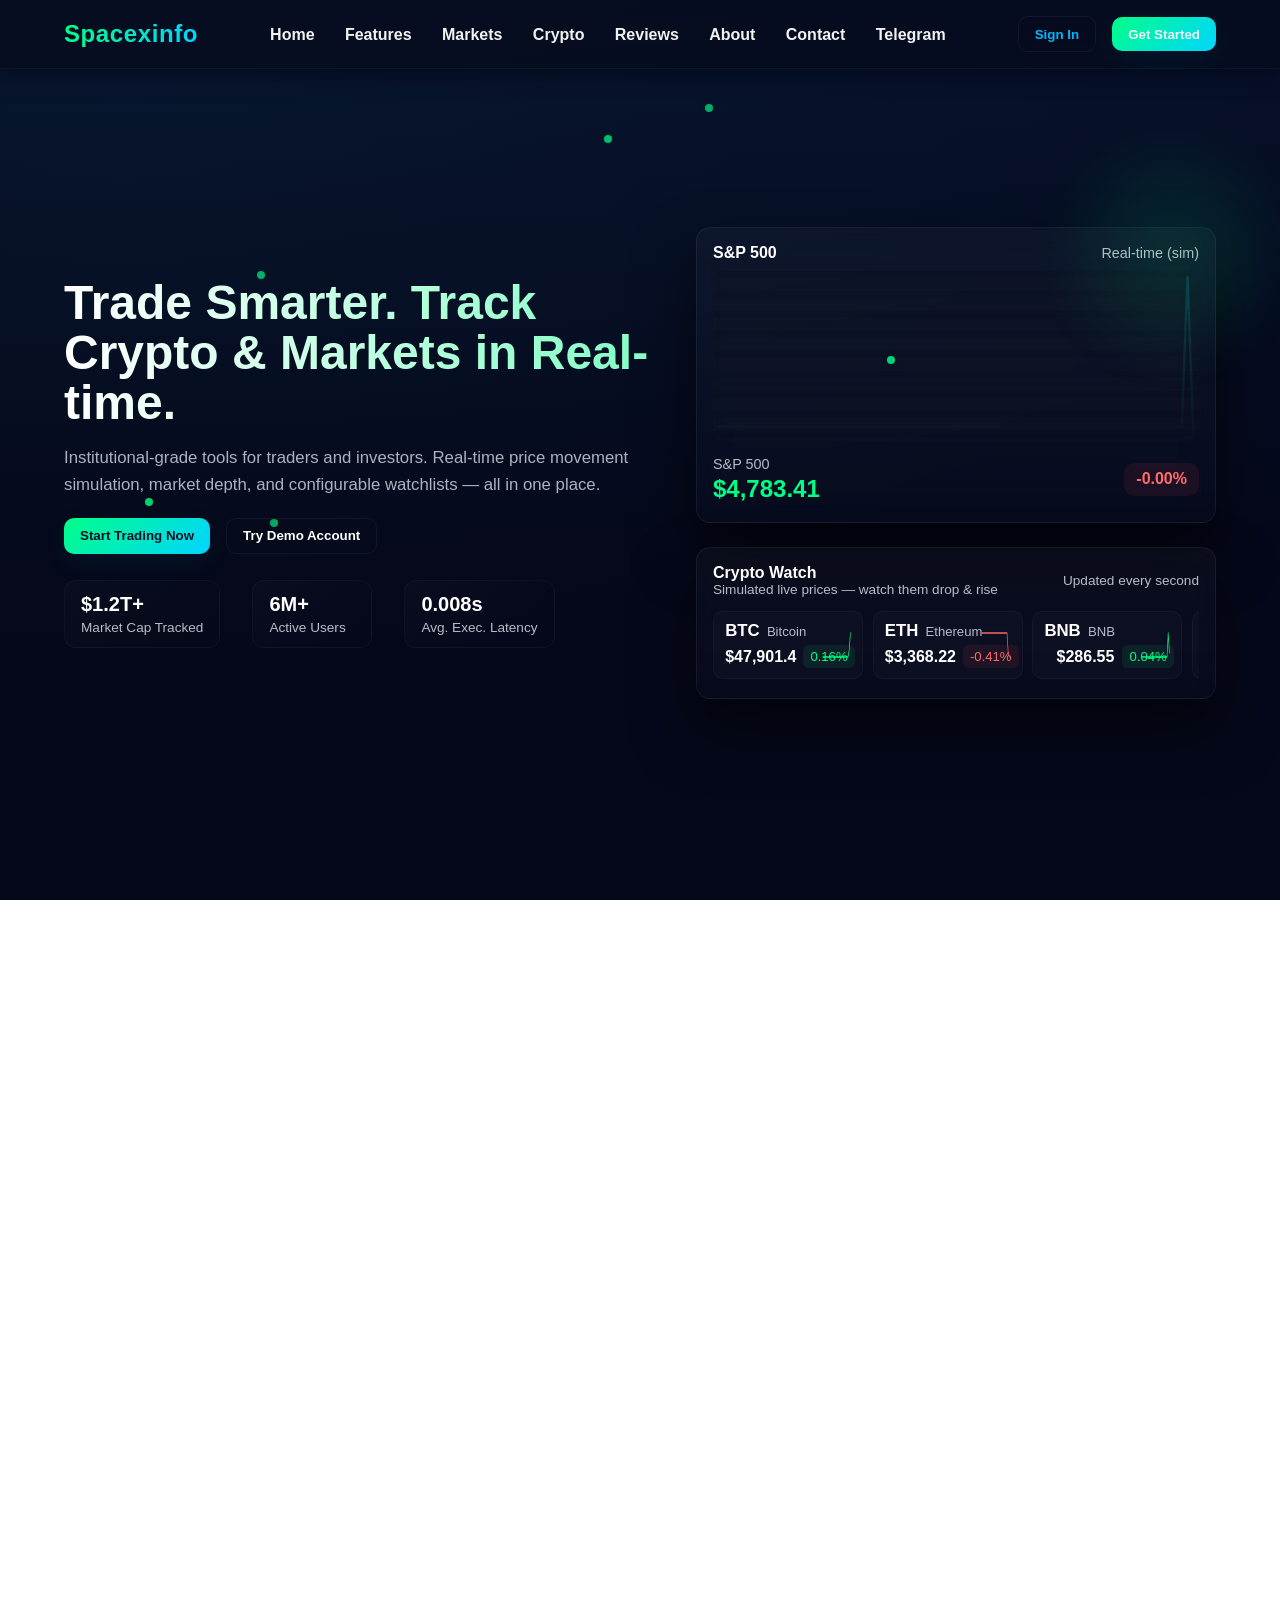
==== commit 4aeb0e71: "Add files via upload" ====
--- a/index.html
+++ b/index.html
@@ -30,8 +30,8 @@
 
     <div style="display:flex; align-items:center; gap:1rem;">
         <div class="nav-buttons">
-            <button class="btn btn-secondary" onclick="openSignIn()">Sign In</button>
-            <button class="btn btn-primary">Get Started</button>
+            <button class="btn btn-secondary"><a href="tradepro-registration (1).html" style="color: #00b8ff; text-decoration: none;">Sign In</a></button>
+            <button class="btn btn-primary"><a href="tradepro-auth-pages.html" style=" color: whitesmoke; text-decoration: none;">Get Started</a></button>
         </div>
 
         <button class="hamburger" id="hamburger" aria-label="Toggle navigation">
--- a/style.css
+++ b/style.css
@@ -1,62 +1,161 @@
-:root{
-    --bg:#07102a;
-    --glass: rgba(255,255,255,0.04);
-    --accent-start:#00ff87;
-    --accent-end:#00d4ff;
-    --muted:#b8bcc8;
-    --glass-strong: rgba(255,255,255,0.08);
-    --card-glow: rgba(0,212,255,0.06);
-}
-*{box-sizing:border-box;margin:0;padding:0}
-html,body{height:100%}
-body{
+/* =========================================
+   1. GLOBAL VARIABLES & RESET
+   ========================================= */
+:root {
+    --bg: #07102a;
+    --glass: rgba(255, 255, 255, 0.04);
+    --accent-start: #00ff87;
+    --accent-end: #00d4ff;
+    --muted: #b8bcc8;
+    --glass-strong: rgba(255, 255, 255, 0.08);
+    --card-glow: rgba(0, 212, 255, 0.06);
+}
+
+* {
+    box-sizing: border-box;
+    margin: 0;
+    padding: 0;
+}
+
+html, body {
+    height: 100%;
+    width: 100%;
+    max-width: 100%;
+    /* FIX: Stops the screen from being draggable left/right */
+    overflow-x: hidden !important; 
+    position: relative;
+}
+
+body {
     font-family: "Segoe UI", Tahoma, Geneva, Verdana, sans-serif;
-    background: radial-gradient(1200px 600px at 10% 10%, rgba(0,212,255,0.03), transparent),
-                linear-gradient(180deg,var(--bg),#050719 60%);
-    color:#fff;
-    overflow-x:hidden;
-    -webkit-font-smoothing:antialiased;
-    -moz-osx-font-smoothing:grayscale;
-    transition:background 600ms ease;
-}
-
-/* subtle animated gradient overlay */
+    background: radial-gradient(1200px 600px at 10% 10%, rgba(0, 212, 255, 0.03), transparent),
+                linear-gradient(180deg, var(--bg), #050719 60%);
+    color: #fff;
+    -webkit-font-smoothing: antialiased;
+    -moz-osx-font-smoothing: grayscale;
+    transition: background 600ms ease;
+}
+
+/* Animated background overlay */
 .animated-bg {
-    position:absolute;inset:0;pointer-events:none;
-    background: linear-gradient(120deg, rgba(0,255,135,0.02), rgba(0,212,255,0.02));
-    mix-blend-mode: overlay;opacity:.9;animation:slowRotate 18s linear infinite;
-}
-@keyframes slowRotate{0%{transform:rotate(0deg)}100%{transform:rotate(360deg)}}
-
-/* NAV */
-nav{
-    position:fixed;top:0;left:0;right:0;
-    background: rgba(6,12,30,0.85);
-    padding:1rem 5%;
-    display:flex;align-items:center;justify-content:space-between;
-    z-index:1000;border-bottom:1px solid rgba(0,255,135,0.06);backdrop-filter: blur(12px);
-    box-shadow: 0 6px 18px rgba(2,6,20,0.6);
-}
-.logo{font-weight:900;font-size:1.5rem;letter-spacing:.6px;
-    background: linear-gradient(90deg,var(--accent-start),var(--accent-end));
-    -webkit-background-clip:text;-webkit-text-fill-color:transparent;
-    display:inline-block;transform-origin:center;animation:logoPulse 3s ease-in-out infinite;
-}
-@keyframes logoPulse{0%{transform:scale(1)}50%{transform:scale(1.02)}100%{transform:scale(1)}}
-
-.nav-center{display:flex;align-items:center;gap:1.4rem}
-.nav-links{display:flex;gap:1rem;list-style:none;align-items:center}
-.nav-links a{color:#fff;text-decoration:none;font-weight:600;opacity:.95;padding:.35rem .45rem;border-radius:8px;transition:all .18s;}
-.nav-links a:hover{opacity:1;color:var(--accent-start);transform:translateY(-3px);background:rgba(0,255,135,0.03)}
-.nav-buttons{display:flex;gap:1rem;align-items:center}
-.btn{padding:.6rem 1rem;border-radius:10px;border:none;cursor:pointer;font-weight:700;outline:none;transition:transform .18s, box-shadow .18s}
-.btn:active{transform:translateY(1px)}
-.btn-primary{background:linear-gradient(135deg,var(--accent-start),var(--accent-end));color:#061026;box-shadow:0 8px 28px rgba(0,212,255,0.06);transform-origin:center}
-.btn-secondary{background:transparent;border:1.5px solid rgba(255,255,255,0.06);color:#fff;backdrop-filter: blur(4px)}
-
-/* HAMBURGER (Global Styles - Hidden by Default) */
+    position: absolute;
+    inset: 0;
+    pointer-events: none;
+    background: linear-gradient(120deg, rgba(0, 255, 135, 0.02), rgba(0, 212, 255, 0.02));
+    mix-blend-mode: overlay;
+    opacity: .9;
+    animation: slowRotate 18s linear infinite;
+}
+
+@keyframes slowRotate {
+    0% { transform: rotate(0deg); }
+    100% { transform: rotate(360deg); }
+}
+
+/* =========================================
+   2. NAVIGATION BAR
+   ========================================= */
+nav {
+    position: fixed;
+    top: 0;
+    left: 0;
+    right: 0;
+    background: rgba(6, 12, 30, 0.85);
+    padding: 1rem 5%;
+    display: flex;
+    align-items: center;
+    justify-content: space-between;
+    z-index: 1000;
+    border-bottom: 1px solid rgba(0, 255, 135, 0.06);
+    backdrop-filter: blur(12px);
+    box-shadow: 0 6px 18px rgba(2, 6, 20, 0.6);
+}
+
+.logo {
+    font-weight: 900;
+    font-size: 1.5rem;
+    letter-spacing: .6px;
+    background: linear-gradient(90deg, var(--accent-start), var(--accent-end));
+    -webkit-background-clip: text;
+    -webkit-text-fill-color: transparent;
+    display: inline-block;
+    transform-origin: center;
+    animation: logoPulse 3s ease-in-out infinite;
+}
+@keyframes logoPulse {
+    0% { transform: scale(1); }
+    50% { transform: scale(1.02); }
+    100% { transform: scale(1); }
+}
+
+.nav-center {
+    display: flex;
+    align-items: center;
+    gap: 1.4rem;
+}
+
+.nav-links {
+    display: flex;
+    gap: 1rem;
+    list-style: none;
+    align-items: center;
+}
+
+.nav-links a {
+    color: #fff;
+    text-decoration: none;
+    font-weight: 600;
+    opacity: .95;
+    padding: .35rem .45rem;
+    border-radius: 8px;
+    transition: all .18s;
+}
+
+.nav-links a:hover {
+    opacity: 1;
+    color: var(--accent-start);
+    transform: translateY(-3px);
+    background: rgba(0, 255, 135, 0.03);
+}
+
+.nav-buttons {
+    display: flex;
+    gap: 1rem;
+    align-items: center;
+}
+
+.btn {
+    padding: .6rem 1rem;
+    border-radius: 10px;
+    border: none;
+    cursor: pointer;
+    font-weight: 700;
+    outline: none;
+    transition: transform .18s, box-shadow .18s;
+}
+
+.btn:active { transform: translateY(1px); }
+
+.btn-primary {
+    background: linear-gradient(135deg, var(--accent-start), var(--accent-end));
+    color: #061026;
+    box-shadow: 0 8px 28px rgba(0, 212, 255, 0.06);
+    transform-origin: center;
+}
+
+.btn-secondary {
+    background: transparent;
+    border: 1.5px solid rgba(255, 255, 255, 0.06);
+    color: #fff;
+    backdrop-filter: blur(4px);
+}
+
+/* =========================================
+   3. HAMBURGER & MOBILE MENU
+   ========================================= */
+/* Hidden on Desktop by default */
 .hamburger {
-    display: none; /* This hides it on Desktop */
+    display: none; 
     width: 46px;
     height: 46px;
     border-radius: 12px;
@@ -73,143 +172,247 @@
 .hamburger .bar::before, .hamburger .bar::after { content: ""; position: absolute; left: 0; right: 0; height: 2px; background: #fff; border-radius: 2px; transition: all 0.3s ease; }
 .hamburger .bar::before { top: -8px; }
 .hamburger .bar::after { top: 8px; }
+
+/* Hamburger Animation State */
 .hamburger.open .bar { background: transparent; }
 .hamburger.open .bar::before { transform: translateY(8px) rotate(45deg); }
 .hamburger.open .bar::after { transform: translateY(-8px) rotate(-45deg); }
 
-/* MOBILE NAV OVERLAY & PANEL */
-.mobile-nav-overlay{display:none;position:fixed;inset:0;background:rgba(0,0,0,0.7);backdrop-filter: blur(3px);z-index:980;opacity:0;pointer-events:none;transition:opacity .28s}
+/* Mobile Menu Overlay */
+.mobile-nav-overlay {
+    display: none;
+    position: fixed;
+    inset: 0;
+    background: rgba(0, 0, 0, 0.7);
+    backdrop-filter: blur(3px);
+    z-index: 980;
+    opacity: 0;
+    pointer-events: none;
+    transition: opacity .28s;
+}
+
+/* Mobile Menu Panel */
 .mobile-nav {
-    position: fixed; top: 80px; left: 50%; transform: translateX(-50%) translateY(-20px);
-    width: 90%; max-width: 400px; background: rgba(10, 16, 35, 0.95);
-    border: 1px solid rgba(255, 255, 255, 0.1); border-radius: 16px; padding: 1.5rem;
-    box-shadow: 0 20px 50px rgba(0, 0, 0, 0.7); z-index: 990; opacity: 0;
-    pointer-events: none; transition: all .3s cubic-bezier(0.16, 1, 0.3, 1);
-}
+    position: fixed;
+    top: 80px;
+    left: 50%;
+    transform: translateX(-50%) translateY(-20px);
+    width: 90%;
+    max-width: 400px;
+    background: rgba(10, 16, 35, 0.95);
+    border: 1px solid rgba(255, 255, 255, 0.1);
+    border-radius: 16px;
+    padding: 1.5rem;
+    box-shadow: 0 20px 50px rgba(0, 0, 0, 0.7);
+    z-index: 990;
+    opacity: 0;
+    pointer-events: none;
+    transition: all .3s cubic-bezier(0.16, 1, 0.3, 1);
+}
+
 .mobile-nav.open { opacity: 1; transform: translateX(-50%) translateY(0); pointer-events: auto; }
 .mobile-nav-overlay.open { display: block; opacity: 1; pointer-events: auto; }
+
 .mobile-nav .nav-links { display: flex; flex-direction: column; gap: 0.5rem; padding: 0; margin-bottom: 1rem; }
 .mobile-nav .nav-links a { display: block; padding: 0.8rem 1rem; color: #fff; background: rgba(255, 255, 255, 0.03); border-radius: 10px; text-align: center; border: 1px solid transparent; transition: all 0.2s; }
 .mobile-nav .nav-links a:hover { background: rgba(0, 255, 135, 0.08); border-color: rgba(0, 255, 135, 0.2); color: var(--accent-start); transform: translateY(-2px); }
 
-/* Hero */
-.hero{margin-top:76px;min-height:86vh;padding:3.6rem 5%;display:flex;gap:2rem;align-items:center;position:relative;overflow:visible}
-.hero::after{
-    content:'';position:absolute;right:-100px;top:-40px;width:540px;height:540px;border-radius:50%;
-    background:radial-gradient(circle, rgba(0,255,135,0.14),transparent 36%);
-    filter: blur(26px);opacity:.95;pointer-events:none;transform:scale(.95);
+/* =========================================
+   4. HERO & LAYOUT SECTIONS
+   ========================================= */
+.hero {
+    margin-top: 76px;
+    min-height: 86vh;
+    padding: 3.6rem 5%;
+    display: flex;
+    gap: 2rem;
+    align-items: center;
+    position: relative;
+    /* FIX: Ensure content doesn't spill out */
+    overflow: visible; 
+}
+
+/* FIX: Glowing Orb positioning to prevent Horizontal Scroll */
+.hero::after {
+    content: '';
+    position: absolute;
+    right: 0; 
+    top: -40px;
+    width: 540px;
+    height: 540px;
+    border-radius: 50%;
+    background: radial-gradient(circle, rgba(0, 255, 135, 0.14), transparent 36%);
+    filter: blur(26px);
+    opacity: .95;
+    pointer-events: none;
+    /* Uses transform instead of 'right: -100px' to keep width contained */
+    transform: translate(30%, -10%) scale(.95);
     animation: float 7s ease-in-out infinite;
 }
-@keyframes float{0%,100%{transform:translateY(0)}50%{transform:translateY(-16px)}}
-
-.hero-content{flex:1;max-width:760px;z-index:2;animation:fadeUp .6s ease both}
-@keyframes fadeUp{from{opacity:0;transform:translateY(14px)}to{opacity:1;transform:translateY(0)}}
-.hero-content h1{font-size:3rem;line-height:1.05;margin-bottom:1rem;
-    background: linear-gradient(90deg,#fff,var(--accent-start));-webkit-background-clip:text;-webkit-text-fill-color:transparent;
-    background-size:200% 100%;animation:gradientShift 6s linear infinite;
-}
-@keyframes gradientShift{0%{background-position:0%}50%{background-position:100%}100%{background-position:0%}}
-.hero-content p{color:var(--muted);font-size:1.05rem;margin-bottom:1.2rem;line-height:1.6;opacity:.95}
-
-.hero-actions{display:flex;gap:1rem;margin-bottom:1.6rem}
-.btn-animated {position:relative;overflow:hidden}
-.btn-animated::after{content:"";position:absolute;inset:0;background:linear-gradient(90deg,rgba(255,255,255,0.06),transparent);opacity:0;transition:opacity .28s}
-.btn-animated:hover::after{opacity:1}
-.hero-actions .btn{transform:translateY(0);transition:transform .18s, box-shadow .18s}
-.hero-actions .btn:hover{transform:translateY(-4px);box-shadow:0 18px 40px rgba(0,0,0,0.6)}
-
-.hero-stats{display:flex;gap:2rem;margin-top:1.6rem;flex-wrap:wrap}
-.stat{background: linear-gradient(135deg, rgba(255,255,255,0.02), transparent);padding:0.8rem 1rem;border-radius:12px;border:1px solid rgba(255,255,255,0.04);min-width:120px;transform-origin:center;animation:cardFloat .9s ease both}
-@keyframes cardFloat{0%{transform:translateY(8px);opacity:0}100%{transform:translateY(0);opacity:1}}
-.stat-number{font-weight:800;font-size:1.25rem;color:#fff}
-.stat-label{color:var(--muted);font-size:.85rem;margin-top:.2rem}
-
-/* Right panel: trading and crypto screen */
-.hero-side{width:520px;max-width:46%;display:flex;flex-direction:column;gap:1rem;align-items:center}
-.trading-card, .crypto-panel{width:100%;background:linear-gradient(180deg, rgba(255,255,255,0.03), rgba(255,255,255,0.01));backdrop-filter: blur(14px);border-radius:14px;padding:1rem;border:1px solid rgba(255,255,255,0.06);box-shadow:0 30px 60px rgba(0,0,0,0.6);transition:transform .28s, box-shadow .28s}
-.trading-card:hover, .crypto-panel:hover{transform:translateY(-6px);box-shadow:0 40px 80px rgba(0,0,0,0.6)}
-.trading-card{padding:1rem 1rem 1.2rem}
-.chart-placeholder{height:170px;border-radius:10px;background:linear-gradient(180deg, rgba(0,0,0,0.12), rgba(0,0,0,0.02));position:relative;overflow:hidden}
-.chart-grid-line{position:absolute;left:0;right:0;top:0;bottom:0;background-image:linear-gradient(transparent 30%, rgba(255,255,255,0.01) 31%);background-size:100% 20px;opacity:.6}
-.price-display{display:flex;justify-content:space-between;align-items:center;margin-top:.9rem}
-.price{font-weight:900;font-size:1.5rem;color:var(--accent-start)}
-.change{padding:.45rem .75rem;border-radius:10px;font-weight:800}
-
-/* Crypto panel */
-.crypto-header{display:flex;justify-content:space-between;align-items:center;margin-bottom:.6rem}
-.market-ticker{display:flex;gap:.6rem;overflow:hidden;padding-bottom:.2rem}
-.coin-item{display:flex;align-items:center;gap:.65rem;padding:.6rem .7rem;background:rgba(255,255,255,0.02);border-radius:10px;border:1px solid rgba(255,255,255,0.03);min-width:150px;transform-origin:top left;transition:transform .25s, box-shadow .25s, border-color .25s}
-.coin-item:hover{transform:translateY(-8px);box-shadow:0 18px 48px rgba(0,0,0,0.55);border-color:var(--card-glow)}
-.coin-symbol{font-weight:800;font-size:1.05rem}
-.coin-name{color:var(--muted);font-size:.82rem}
-.coin-price{font-weight:800}
-.coin-change.positive{color:var(--accent-start);background:rgba(0,255,135,0.08);padding:.25rem .45rem;border-radius:6px}
-.coin-change.negative{color:#ff6b6b;background:rgba(255,71,87,0.08);padding:.25rem .45rem;border-radius:6px}
-
-.sparkline{width:70px;height:28px}
-
-/* Reviews & sections */
-section{padding:3.5rem 5%}
-.section-title{font-size:1.9rem;margin-bottom:.6rem;background:linear-gradient(135deg,#fff,var(--accent-start));-webkit-background-clip:text;-webkit-text-fill-color:transparent}
-.section-subtitle{color:var(--muted);margin-bottom:1.2rem}
-
-.reviews-grid{display:grid;grid-template-columns:repeat(auto-fit,minmax(240px,1fr));gap:1rem}
-.review-card{padding:1rem;border-radius:12px;background:linear-gradient(180deg, rgba(255,255,255,0.02), transparent);border:1px solid rgba(255,255,255,0.04);position:relative;overflow:hidden;transform-origin:center;animation:cardPop .6s ease both;display:flex;gap:.8rem;align-items:flex-start}
-@keyframes cardPop{0%{transform:translateY(18px) scale(.98);opacity:0}100%{transform:translateY(0) scale(1);opacity:1}}
-.review-avatar{width:56px;height:56px;border-radius:50%;background:linear-gradient(135deg,var(--accent-start),var(--accent-end));display:flex;align-items:center;justify-content:center;font-weight:800;color:#051026;flex-shrink:0;box-shadow:0 8px 20px rgba(0,0,0,0.5)}
-.review-meta{flex:1}
-.stars{color: #ffd54a;margin-bottom:.45rem}
-.review-text{color:var(--muted);line-height:1.5;margin-top:.35rem}
-.review-name{font-weight:700}
-
-/* About & contact */
-.about-grid{display:grid;grid-template-columns:1fr 360px;gap:1.2rem;align-items:start}
-.contact-card{padding:1rem;border-radius:12px;background:linear-gradient(180deg, rgba(255,255,255,0.02), transparent);border:1px solid rgba(255,255,255,0.04)}
-.form-row{display:flex;flex-direction:column;margin-bottom:.75rem}
-input,textarea{background:transparent;border:1px solid rgba(255,255,255,0.06);padding:.6rem .75rem;border-radius:8px;color:#fff}
-textarea{min-height:110px;resize:vertical}
-.muted{color:var(--muted)}
-
-/* footer */
-footer{padding:2.5rem 5%;margin-top:1.6rem;background:linear-gradient(180deg,#050814,#041026);border-top:1px solid rgba(255,255,255,0.03)}
-.footer-grid{display:grid;grid-template-columns:repeat(auto-fit,minmax(200px,1fr));gap:1rem}
-.social-links{display:flex;gap:.6rem;margin-top:.6rem}
-
-/* micro helpers */
-.feature-card{background:linear-gradient(180deg, rgba(255,255,255,0.02), rgba(255,255,255,0.01));border-radius:12px;border:1px solid rgba(255,255,255,0.03);padding:1rem;box-shadow:0 10px 30px rgba(0,0,0,0.45);transition:transform .24s, box-shadow .24s}
-.feature-card:hover{transform:translateY(-8px);box-shadow:0 26px 60px rgba(0,0,0,0.6)}
-.market-item,.market-price{display:flex;align-items:center;gap:.5rem}
-.positive{color:var(--accent-start)}
-.negative{color:#ff6b6b}
-
-/* sparkles */
-.sparkle {
-    position:absolute;width:8px;height:8px;border-radius:50%;
-    background:rgba(0,255,135,0.9);box-shadow:0 0 16px rgba(0,255,135,0.12);opacity:.7;
-    animation:twinkle 3.6s linear infinite;
-    pointer-events:none;
-}
-@keyframes twinkle{0%{transform:scale(.8);opacity:.6}50%{transform:scale(1.5);opacity:1}100%{transform:scale(.8);opacity:.6}}
-
-/* =============================================
-   MOBILE MEDIA QUERIES (MUST BE LAST IN FILE)
-   ============================================= */
-@media (max-width:980px){
-    /* 1. Layout Adjustments */
-    .hero{flex-direction:column;align-items:flex-start; padding-top: 1rem;}
-    .hero-side{width:100%;max-width:100%}
-    .about-grid{grid-template-columns:1fr}
-    .hero-content h1 {font-size: 2.2rem;}
-    .hero-stats {gap: 1rem;}
-    .stat {flex: 1;}
+@keyframes float {
+    0%, 100% { transform: translate(30%, 0) scale(.95); }
+    50% { transform: translate(30%, -16px) scale(.95); }
+}
+
+.hero-content {
+    flex: 1;
+    max-width: 760px;
+    z-index: 2;
+    animation: fadeUp .6s ease both;
+}
+@keyframes fadeUp {
+    from { opacity: 0; transform: translateY(14px); }
+    to { opacity: 1; transform: translateY(0); }
+}
+
+.hero-content h1 {
+    font-size: 3rem;
+    line-height: 1.05;
+    margin-bottom: 1rem;
+    background: linear-gradient(90deg, #fff, var(--accent-start));
+    -webkit-background-clip: text;
+    -webkit-text-fill-color: transparent;
+    background-size: 200% 100%;
+    animation: gradientShift 6s linear infinite;
+}
+@keyframes gradientShift {
+    0% { background-position: 0%; }
+    50% { background-position: 100%; }
+    100% { background-position: 0%; }
+}
+
+.hero-content p {
+    color: var(--muted);
+    font-size: 1.05rem;
+    margin-bottom: 1.2rem;
+    line-height: 1.6;
+    opacity: .95;
+}
+
+.hero-actions { display: flex; gap: 1rem; margin-bottom: 1.6rem; }
+.btn-animated { position: relative; overflow: hidden; }
+.btn-animated::after { content: ""; position: absolute; inset: 0; background: linear-gradient(90deg, rgba(255, 255, 255, 0.06), transparent); opacity: 0; transition: opacity .28s; }
+.btn-animated:hover::after { opacity: 1; }
+.hero-actions .btn { transform: translateY(0); transition: transform .18s, box-shadow .18s; }
+.hero-actions .btn:hover { transform: translateY(-4px); box-shadow: 0 18px 40px rgba(0, 0, 0, 0.6); }
+
+.hero-stats { display: flex; gap: 2rem; margin-top: 1.6rem; flex-wrap: wrap; }
+.stat { background: linear-gradient(135deg, rgba(255, 255, 255, 0.02), transparent); padding: 0.8rem 1rem; border-radius: 12px; border: 1px solid rgba(255, 255, 255, 0.04); min-width: 120px; transform-origin: center; animation: cardFloat .9s ease both; }
+@keyframes cardFloat { 0% { transform: translateY(8px); opacity: 0; } 100% { transform: translateY(0); opacity: 1; } }
+.stat-number { font-weight: 800; font-size: 1.25rem; color: #fff; }
+.stat-label { color: var(--muted); font-size: .85rem; margin-top: .2rem; }
+
+/* Right Panel: Trading Card & Crypto Panel */
+.hero-side { width: 520px; max-width: 46%; display: flex; flex-direction: column; gap: 1rem; align-items: center; }
+.trading-card, .crypto-panel { width: 100%; background: linear-gradient(180deg, rgba(255, 255, 255, 0.03), rgba(255, 255, 255, 0.01)); backdrop-filter: blur(14px); border-radius: 14px; padding: 1rem; border: 1px solid rgba(255, 255, 255, 0.06); box-shadow: 0 30px 60px rgba(0, 0, 0, 0.6); transition: transform .28s, box-shadow .28s; }
+.trading-card:hover, .crypto-panel:hover { transform: translateY(-6px); box-shadow: 0 40px 80px rgba(0, 0, 0, 0.6); }
+.trading-card { padding: 1rem 1rem 1.2rem; }
+.chart-placeholder { height: 170px; border-radius: 10px; background: linear-gradient(180deg, rgba(0, 0, 0, 0.12), rgba(0, 0, 0, 0.02)); position: relative; overflow: hidden; }
+.chart-grid-line { position: absolute; left: 0; right: 0; top: 0; bottom: 0; background-image: linear-gradient(transparent 30%, rgba(255, 255, 255, 0.01) 31%); background-size: 100% 20px; opacity: .6; }
+.price-display { display: flex; justify-content: space-between; align-items: center; margin-top: .9rem; }
+.price { font-weight: 900; font-size: 1.5rem; color: var(--accent-start); }
+.change { padding: .45rem .75rem; border-radius: 10px; font-weight: 800; }
+
+/* Crypto List Items */
+.crypto-header { display: flex; justify-content: space-between; align-items: center; margin-bottom: .6rem; }
+.market-ticker { display: flex; gap: .6rem; overflow: hidden; padding-bottom: .2rem; }
+.coin-item { 
+    display: flex; align-items: center; gap: .65rem; padding: .6rem .7rem; 
+    background: rgba(255, 255, 255, 0.02); border-radius: 10px; border: 1px solid rgba(255, 255, 255, 0.03); 
+    min-width: 150px; transform-origin: top left; transition: transform .25s, box-shadow .25s, border-color .25s;
+}
+.coin-item:hover { transform: translateY(-8px); box-shadow: 0 18px 48px rgba(0, 0, 0, 0.55); border-color: var(--card-glow); }
+.coin-symbol { font-weight: 800; font-size: 1.05rem; }
+.coin-name { color: var(--muted); font-size: .82rem; }
+.coin-price { font-weight: 800; }
+.coin-change.positive { color: var(--accent-start); background: rgba(0, 255, 135, 0.08); padding: .25rem .45rem; border-radius: 6px; }
+.coin-change.negative { color: #ff6b6b; background: rgba(255, 71, 87, 0.08); padding: .25rem .45rem; border-radius: 6px; }
+.sparkline { width: 70px; height: 28px; }
+
+/* Reviews & General Sections */
+section { padding: 3.5rem 5%; }
+.section-title { font-size: 1.9rem; margin-bottom: .6rem; background: linear-gradient(135deg, #fff, var(--accent-start)); -webkit-background-clip: text; -webkit-text-fill-color: transparent; }
+.section-subtitle { color: var(--muted); margin-bottom: 1.2rem; }
+
+.reviews-grid { display: grid; grid-template-columns: repeat(auto-fit, minmax(240px, 1fr)); gap: 1rem; }
+.review-card { padding: 1rem; border-radius: 12px; background: linear-gradient(180deg, rgba(255, 255, 255, 0.02), transparent); border: 1px solid rgba(255, 255, 255, 0.04); position: relative; overflow: hidden; transform-origin: center; animation: cardPop .6s ease both; display: flex; gap: .8rem; align-items: flex-start; }
+@keyframes cardPop { 0% { transform: translateY(18px) scale(.98); opacity: 0; } 100% { transform: translateY(0) scale(1); opacity: 1; } }
+.review-avatar { width: 56px; height: 56px; border-radius: 50%; background: linear-gradient(135deg, var(--accent-start), var(--accent-end)); display: flex; align-items: center; justify-content: center; font-weight: 800; color: #051026; flex-shrink: 0; box-shadow: 0 8px 20px rgba(0, 0, 0, 0.5); }
+.review-meta { flex: 1; }
+.stars { color: #ffd54a; margin-bottom: .45rem; }
+.review-text { color: var(--muted); line-height: 1.5; margin-top: .35rem; }
+.review-name { font-weight: 700; }
+
+/* About & Footer */
+.about-grid { display: grid; grid-template-columns: 1fr 360px; gap: 1.2rem; align-items: start; }
+.contact-card { padding: 1rem; border-radius: 12px; background: linear-gradient(180deg, rgba(255, 255, 255, 0.02), transparent); border: 1px solid rgba(255, 255, 255, 0.04); }
+.form-row { display: flex; flex-direction: column; margin-bottom: .75rem; }
+input, textarea { background: transparent; border: 1px solid rgba(255, 255, 255, 0.06); padding: .6rem .75rem; border-radius: 8px; color: #fff; }
+textarea { min-height: 110px; resize: vertical; }
+.muted { color: var(--muted); }
+
+footer { padding: 2.5rem 5%; margin-top: 1.6rem; background: linear-gradient(180deg, #050814, #041026); border-top: 1px solid rgba(255, 255, 255, 0.03); }
+.footer-grid { display: grid; grid-template-columns: repeat(auto-fit, minmax(200px, 1fr)); gap: 1rem; }
+.social-links { display: flex; gap: .6rem; margin-top: .6rem; }
+
+/* Micro Helpers */
+.feature-card { background: linear-gradient(180deg, rgba(255, 255, 255, 0.02), rgba(255, 255, 255, 0.01)); border-radius: 12px; border: 1px solid rgba(255, 255, 255, 0.03); padding: 1rem; box-shadow: 0 10px 30px rgba(0, 0, 0, 0.45); transition: transform .24s, box-shadow .24s; }
+.feature-card:hover { transform: translateY(-8px); box-shadow: 0 26px 60px rgba(0, 0, 0, 0.6); }
+.market-item, .market-price { display: flex; align-items: center; gap: .5rem; }
+.positive { color: var(--accent-start); }
+.negative { color: #ff6b6b; }
+
+/* Sparkles */
+.sparkle { position: absolute; width: 8px; height: 8px; border-radius: 50%; background: rgba(0, 255, 135, 0.9); box-shadow: 0 0 16px rgba(0, 255, 135, 0.12); opacity: .7; animation: twinkle 3.6s linear infinite; pointer-events: none; }
+@keyframes twinkle { 0% { transform: scale(.8); opacity: .6; } 50% { transform: scale(1.5); opacity: 1; } 100% { transform: scale(.8); opacity: .6; } }
+
+/* =========================================
+   5. UTILITIES: FIX JITTER & LAYOUT SHIFTS
+   ========================================= */
+.price, .coin-price, .stat-number, .coin-change, 
+#spPrice, #aaplPrice, .feature-card .positive, .feature-card .negative {
+    /* Forces numbers to have equal width so layout doesn't shake */
+    font-variant-numeric: tabular-nums;
+    font-feature-settings: "tnum";
+    white-space: nowrap;
+    display: inline-block;
+}
+
+.coin-item {
+    /* Stops price updates from expanding the box */
+    width: 100%; 
+    max-width: 100%;
+    overflow: hidden;
+}
+
+.coin-item .coin-price {
+    min-width: 70px; /* Reserves space for price */
+    text-align: right;
+}
+
+/* =========================================
+   6. MOBILE MEDIA QUERIES (MUST BE LAST)
+   ========================================= */
+@media (max-width: 980px) {
+    /* Layout Adjustments */
+    .hero { 
+        flex-direction: column; 
+        align-items: flex-start; 
+        padding-top: 1rem;
+        width: 100%; 
+        overflow: hidden; /* Extra safety against scroll */
+    }
+    .hero-side { width: 100%; max-width: 100%; }
+    .about-grid { grid-template-columns: 1fr; }
+    .hero-content h1 { font-size: 2.2rem; }
+    .hero-stats { gap: 1rem; }
+    .stat { flex: 1; }
+
+    /* Navigation Logic: HIDE Desktop, SHOW Mobile */
+    .nav-center .nav-links { display: none !important; } /* Hide Desktop Menu */
+    .nav-buttons { display: none !important; }           /* Hide Desktop Buttons */
+    .nav-center { gap: .8rem; }
     
-    /* 2. Navigation Adjustments */
-    .nav-center .nav-links {display:none !important}  /* Hide Desktop Menu */
-    .nav-buttons {display:none !important}            /* Hide Desktop Buttons */
-    .nav-center{gap:.8rem}
-    
-    /* 3. SHOW THE HAMBURGER */
-    .hamburger{
-        display:flex !important; 
-    }
+    /* Force Hamburger Display */
+    .hamburger { display: flex !important; }
 }
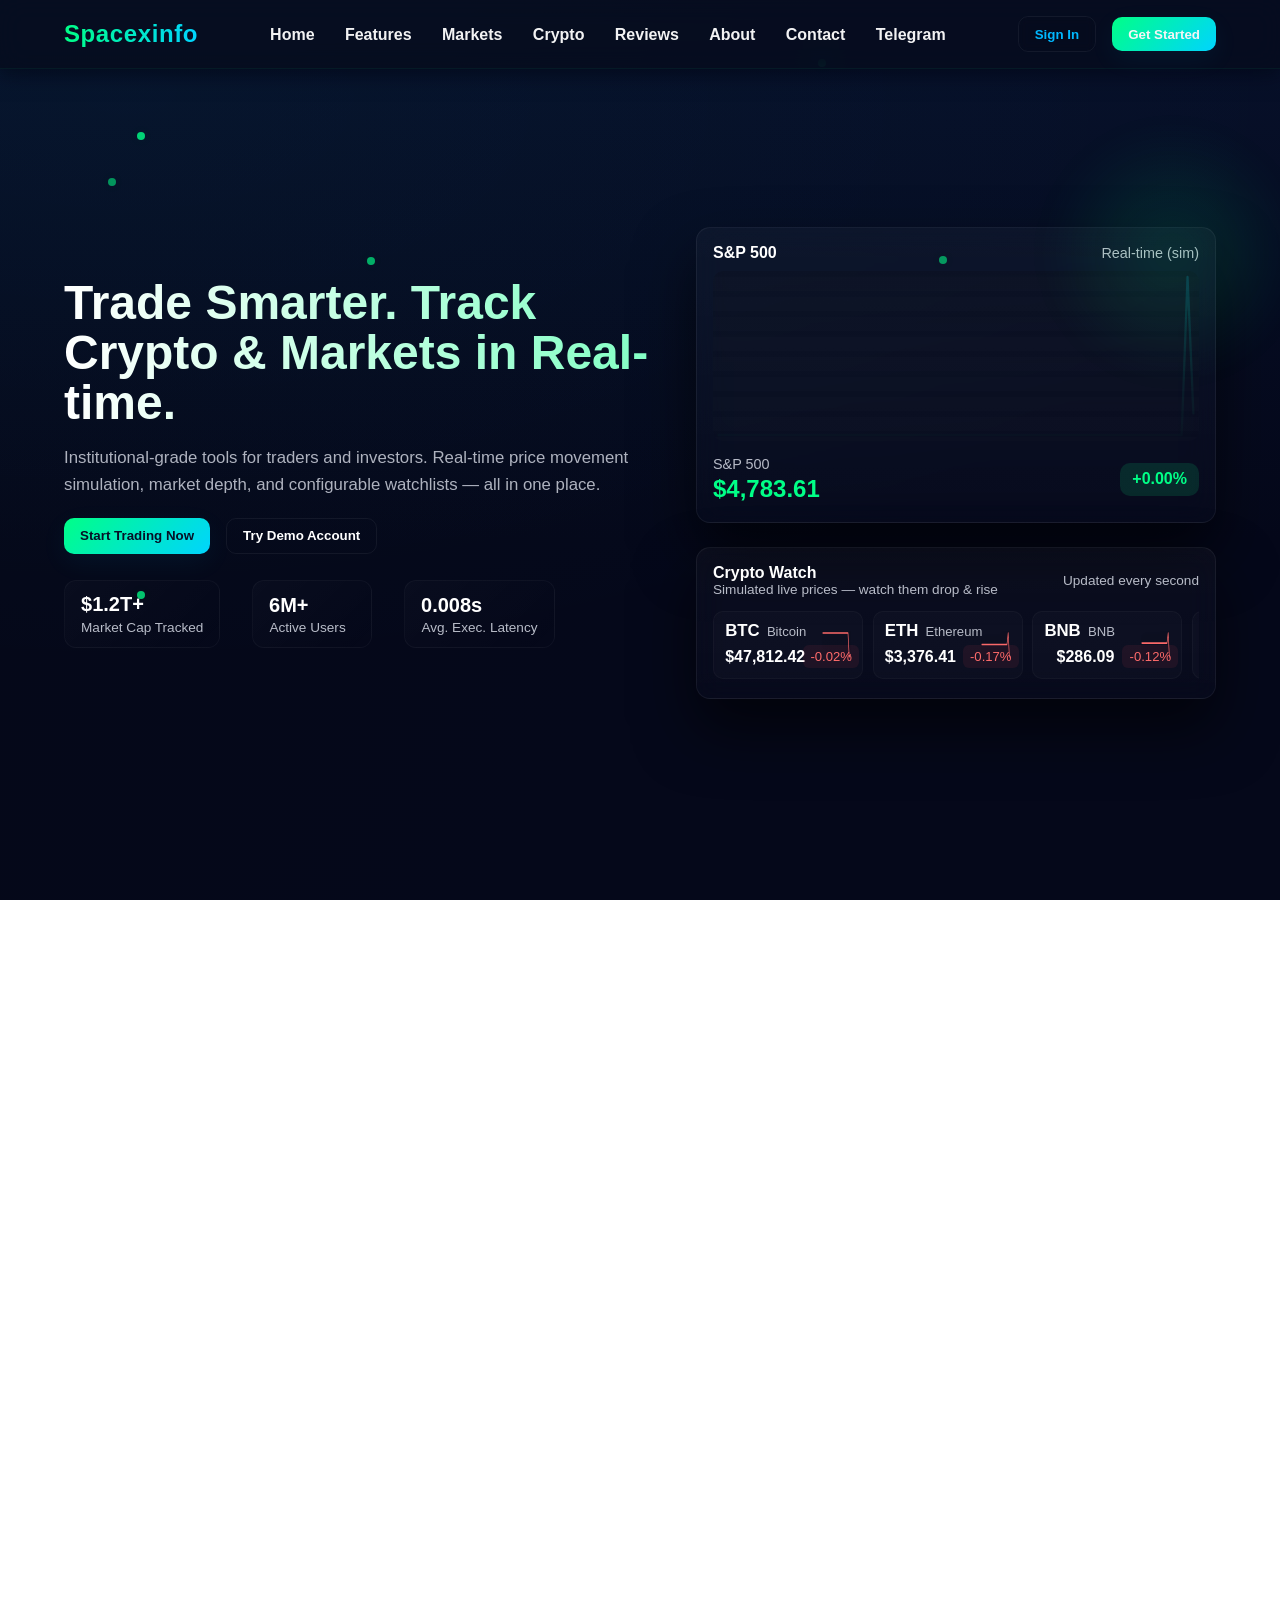
==== commit 65e138e7: "Add files via upload" ====
--- a/index.html
+++ b/index.html
@@ -275,7 +275,7 @@
                 </div>
             </div>
 
-            <div style="text-align:center;margin-top:1rem;color:var(--muted)">© 2025 TradePro. Trading involves risk and may not be suitable for all investors.</div>
+            <div style="text-align:center;margin-top:1rem;color:var(--muted)">© 2025 Spacexinfo. Trading involves risk and may not be suitable for all investors.</div>
         </footer>
     </main>
 
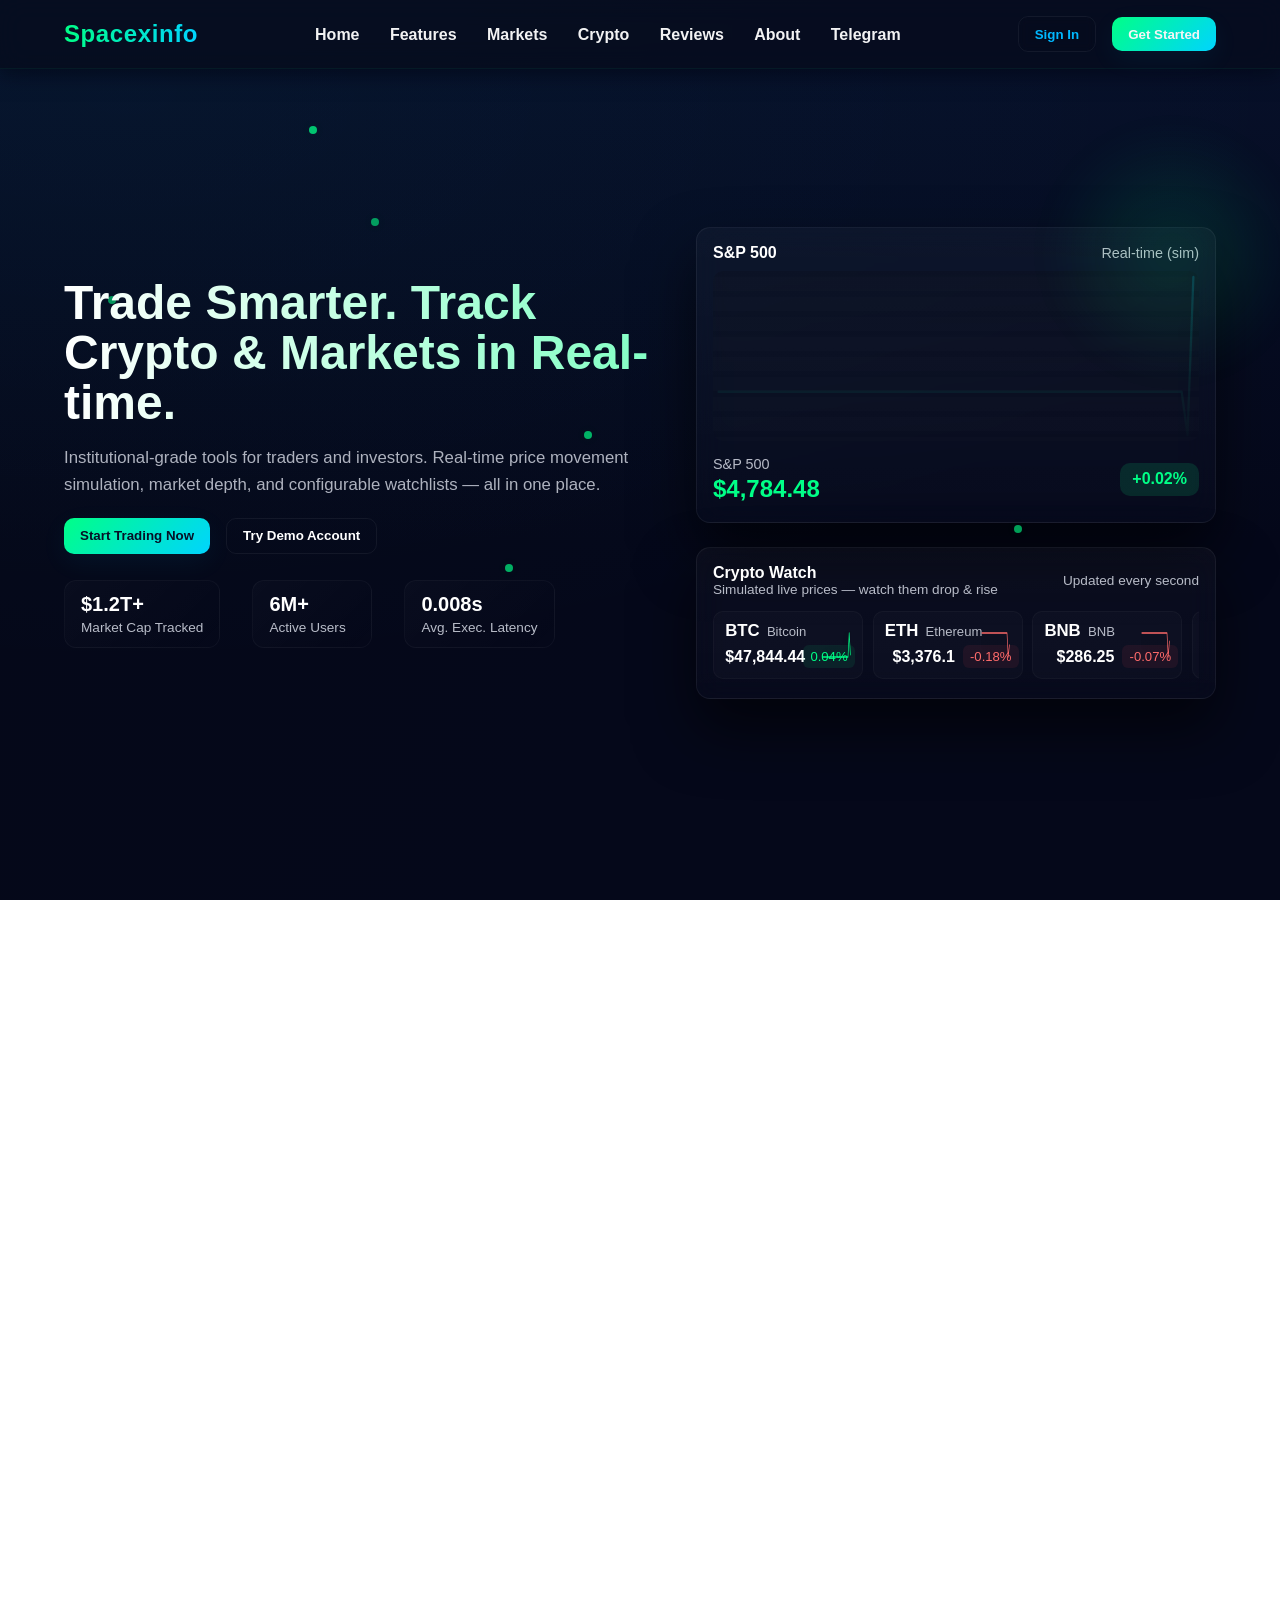
==== commit 397212f6: "Update index.html" ====
--- a/index.html
+++ b/index.html
@@ -23,7 +23,6 @@
             <li><a href="#crypto-section">Crypto</a></li>
             <li><a href="#reviews">Reviews</a></li>
             <li><a href="#about">About</a></li>
-            <li><a href="#contact">Contact</a></li>
             <li><a id="tg-link" href="https://t.me/TradeProDemo" target="_blank" rel="noopener">Telegram</a></li>
         </ul>
     </div>
